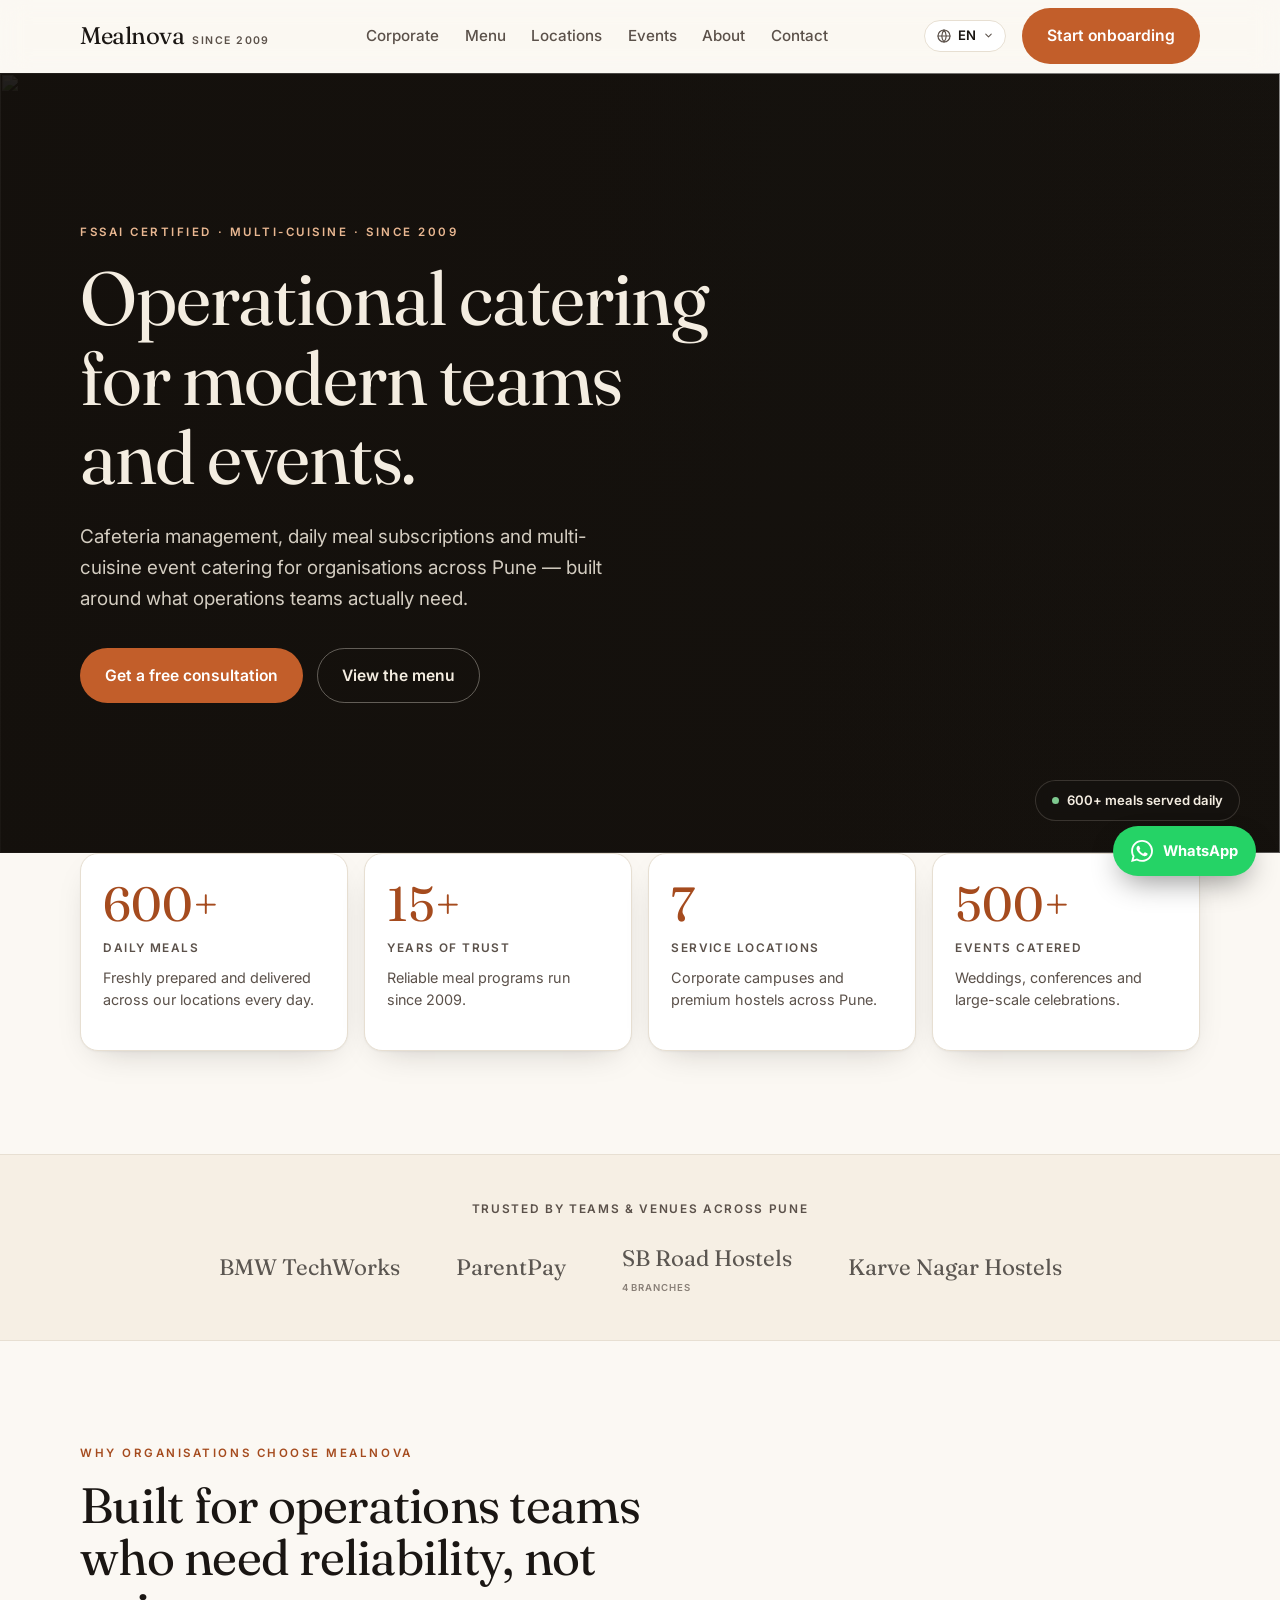
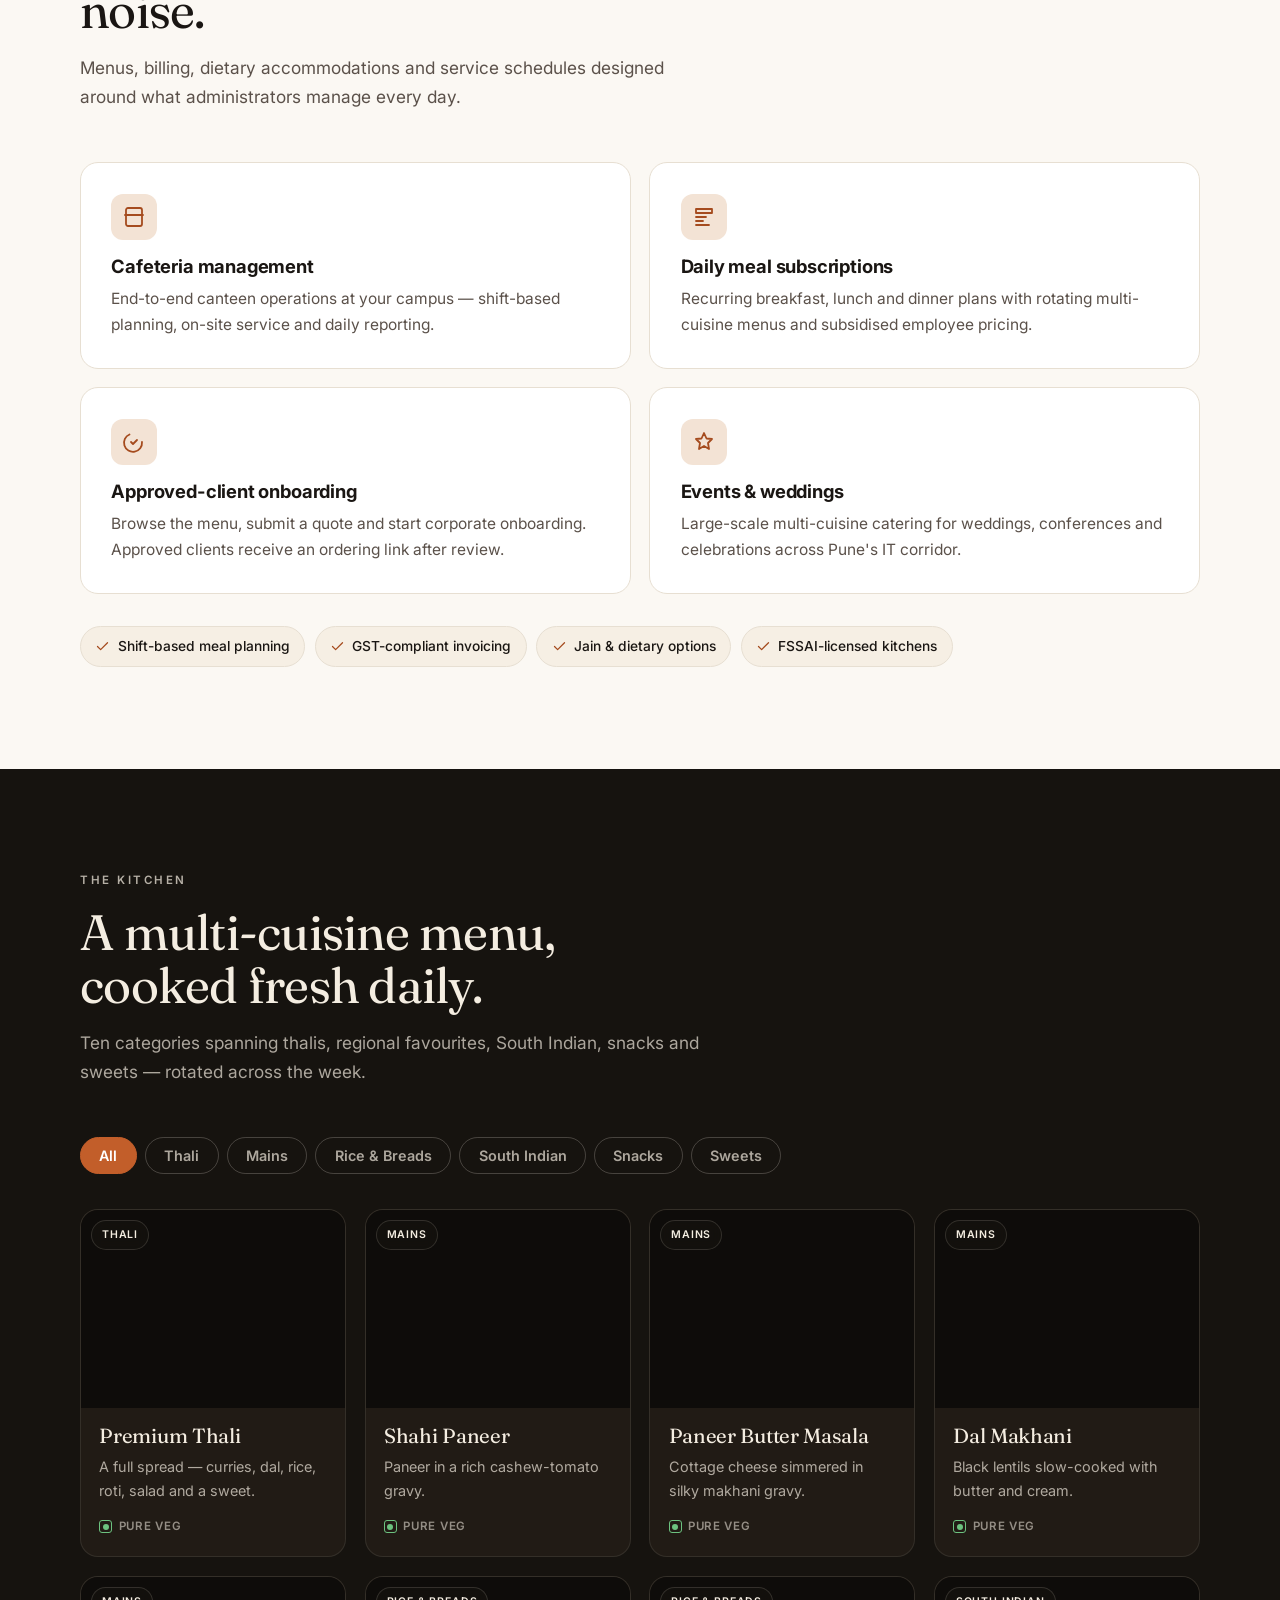
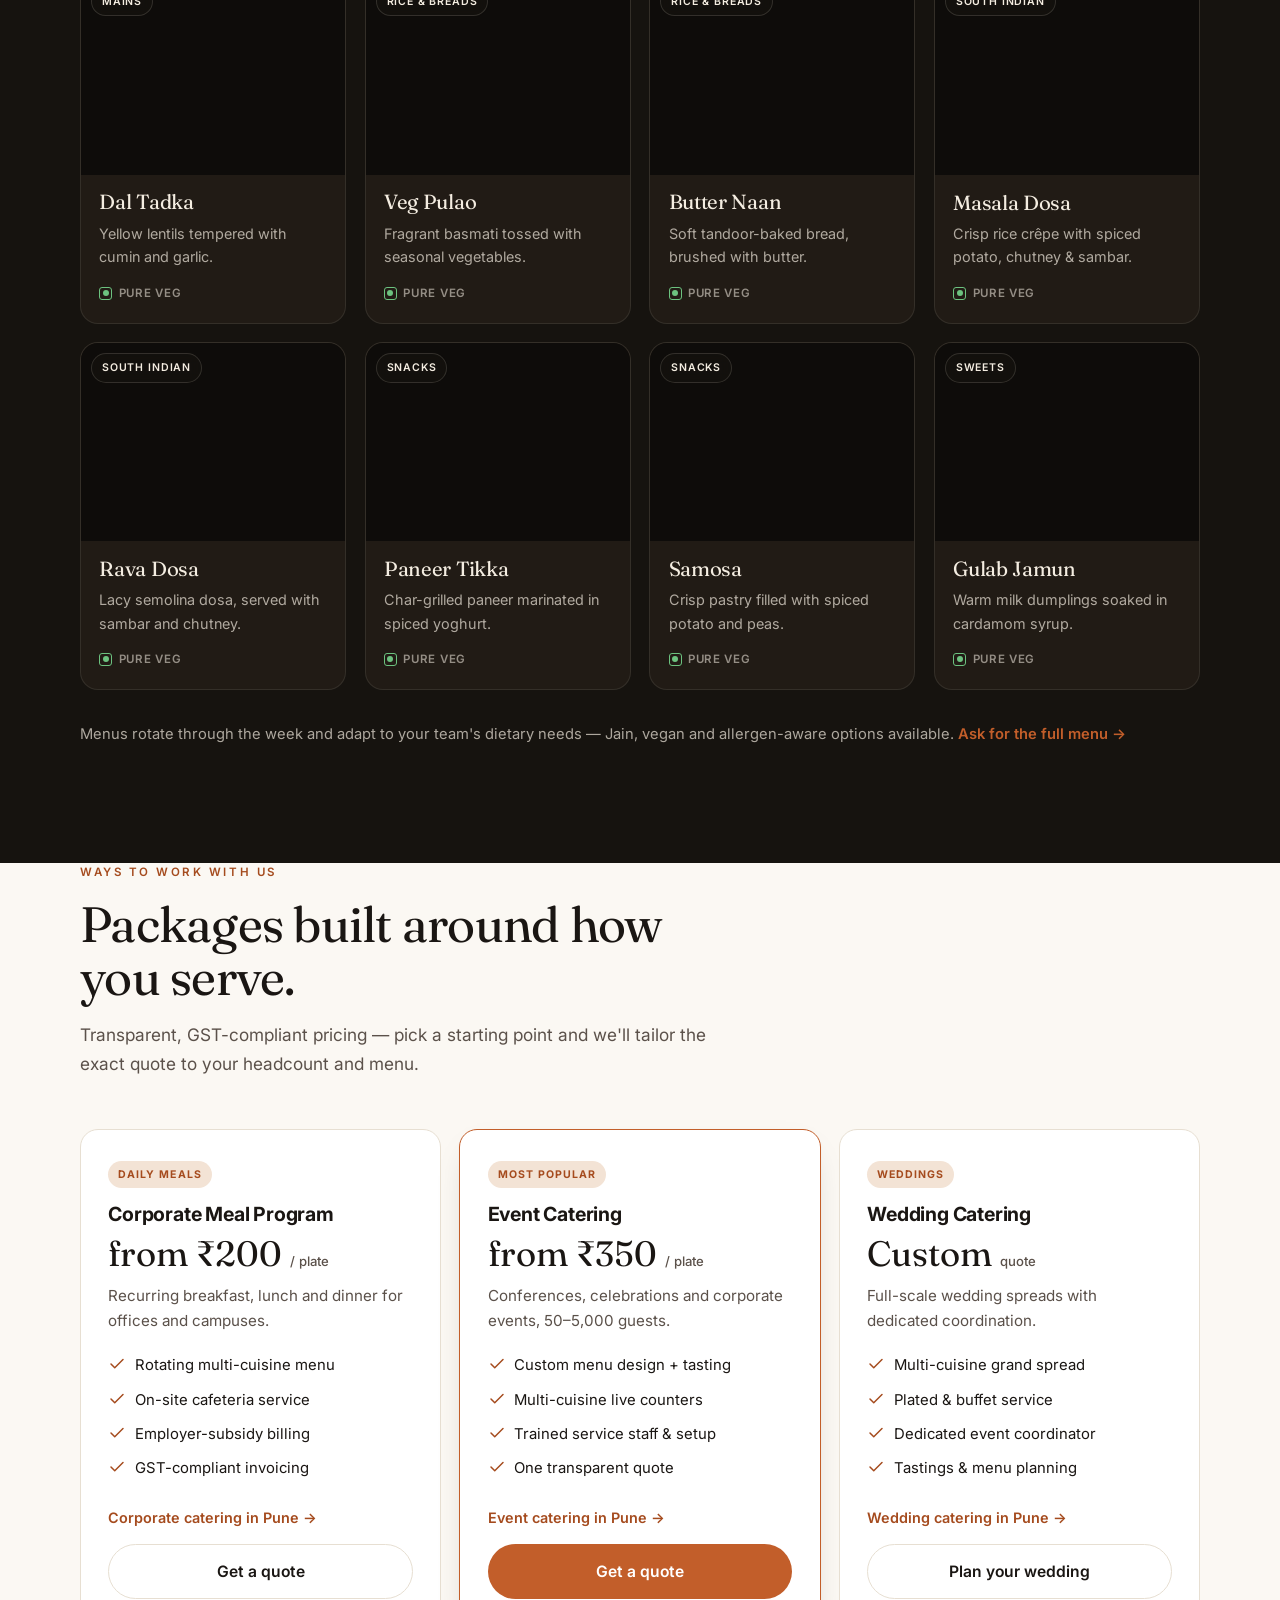
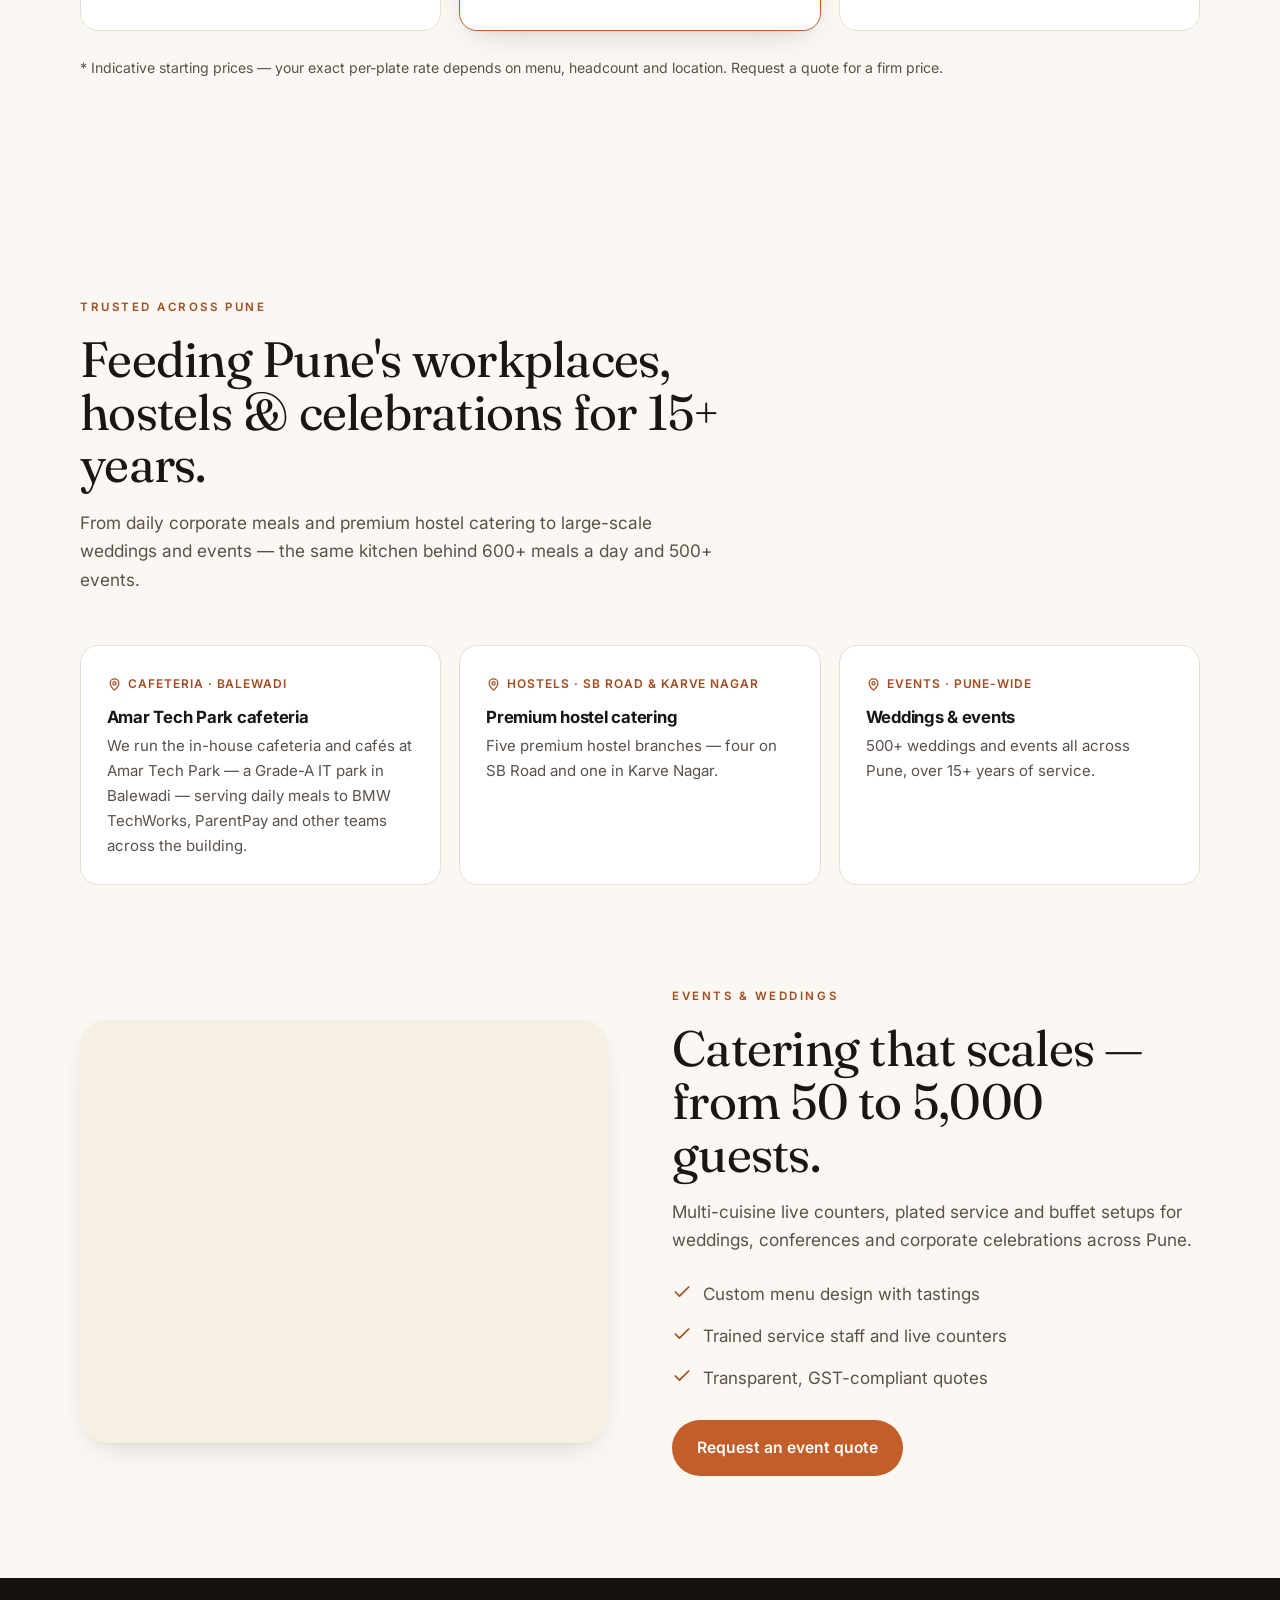
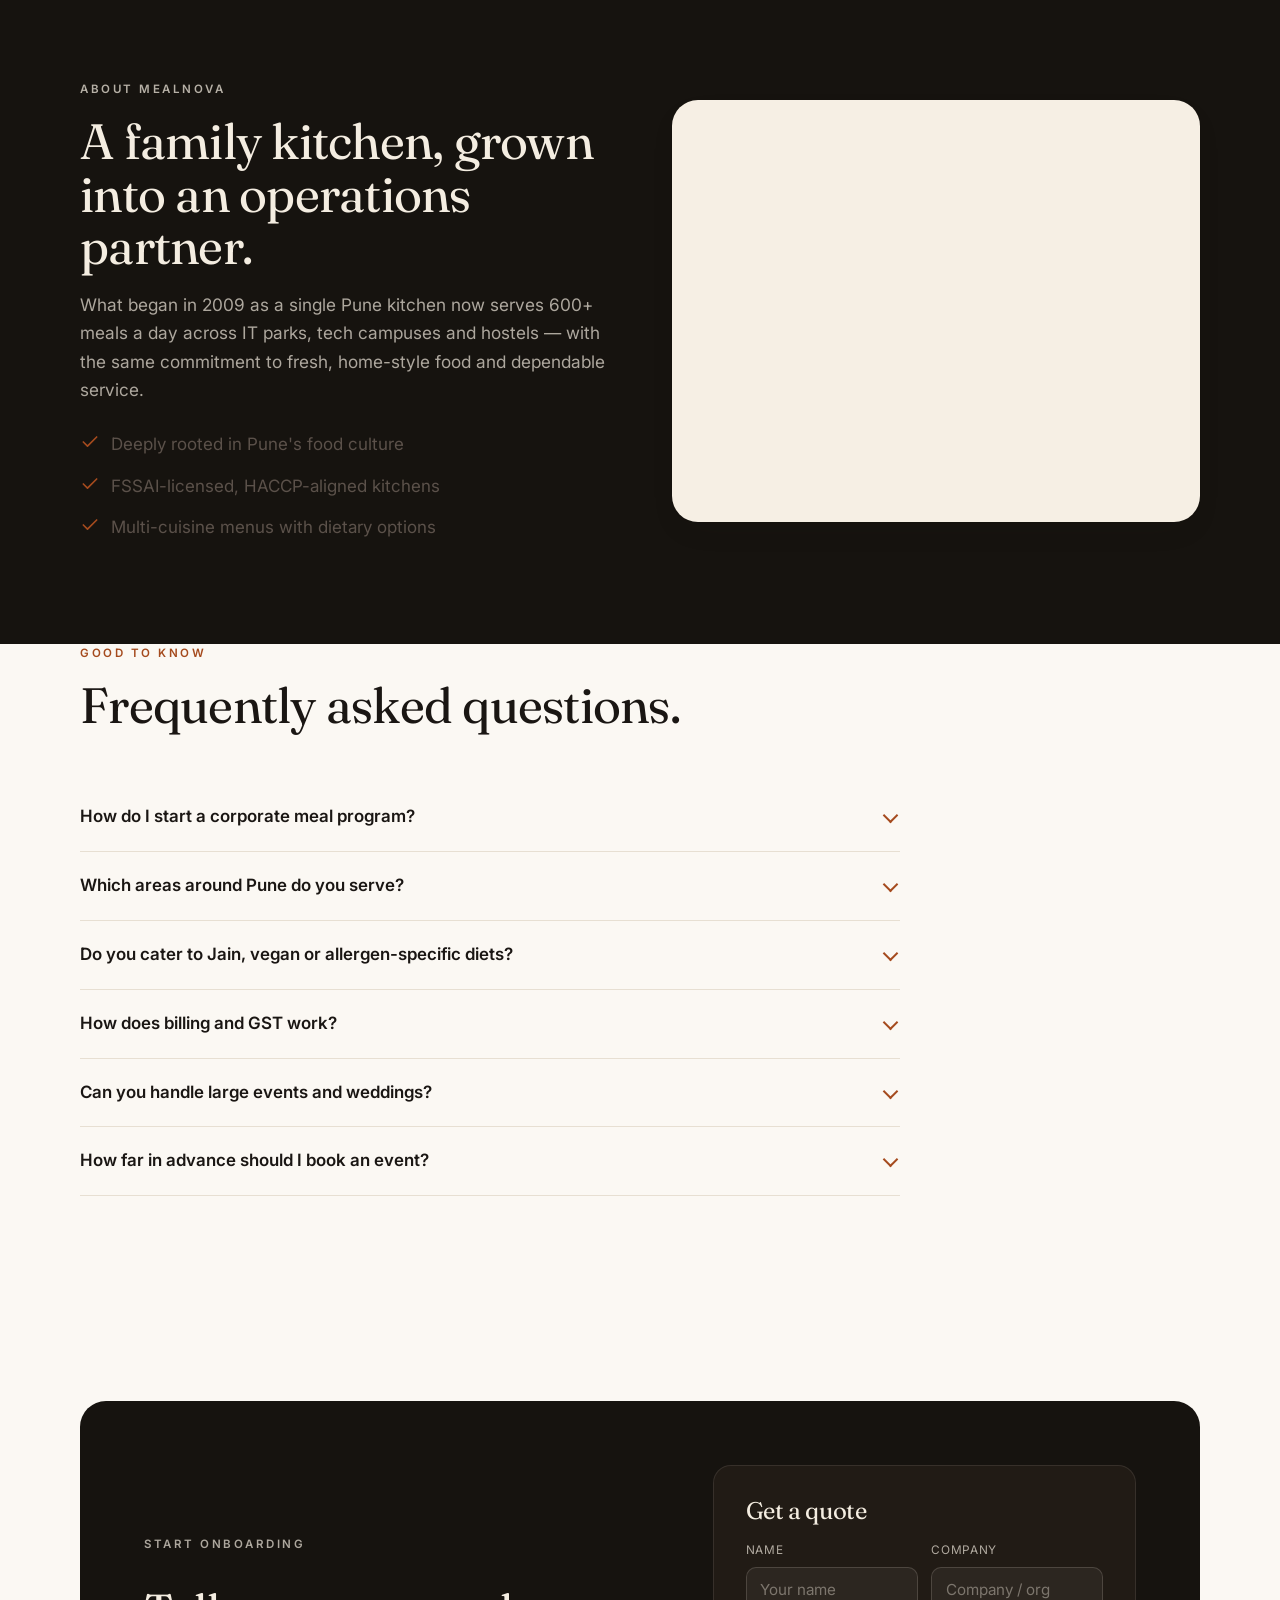
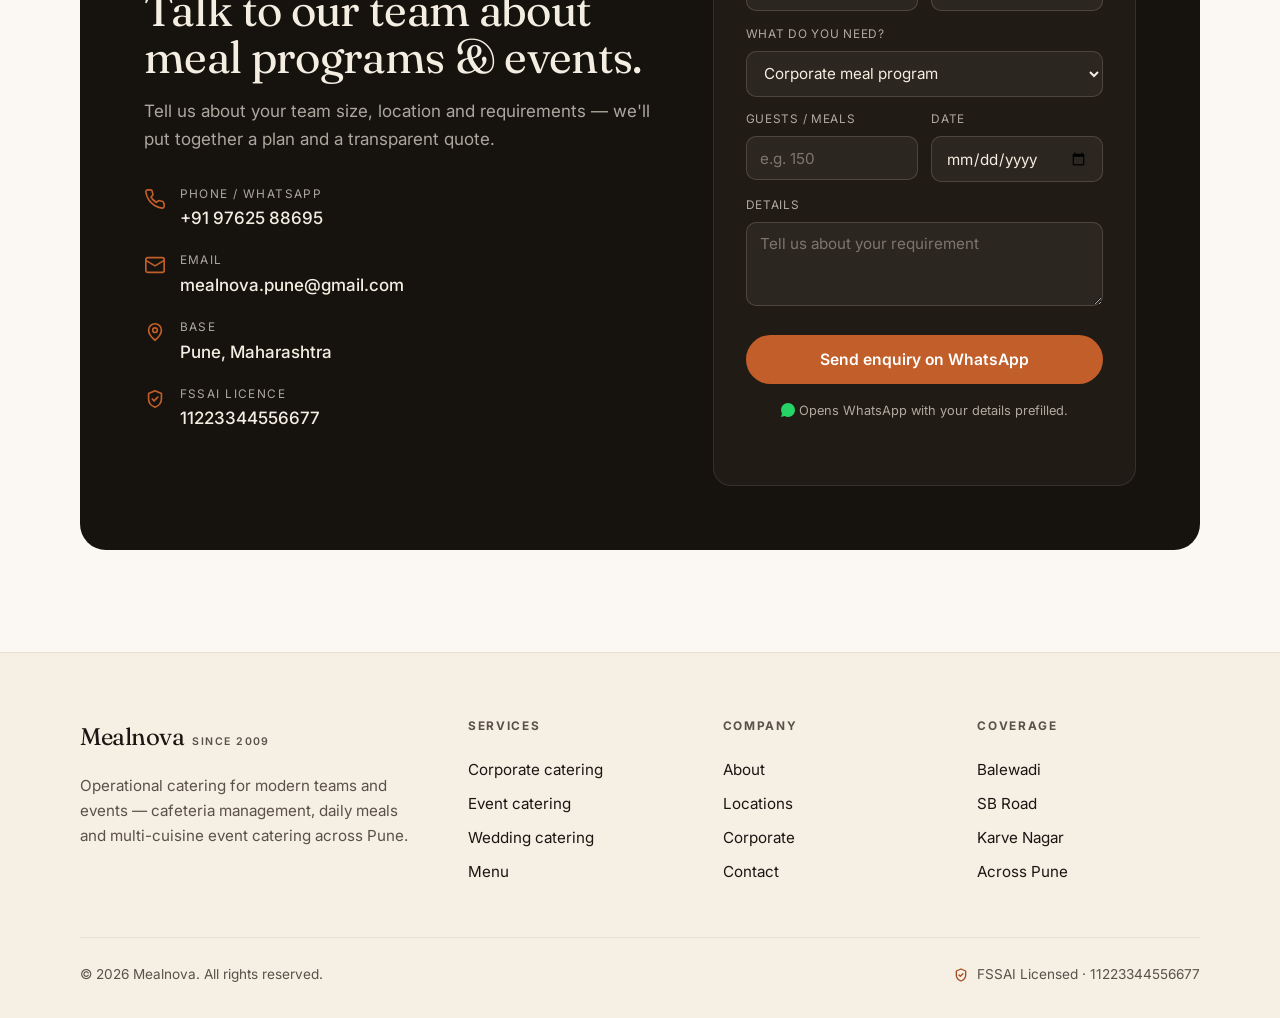
==== en/index.html @ eb967b8f "seo: homepage titles now include 'Pune' + services for search reach (en/hi/mr) Co-Authored-By: Claud" ====
<!doctype html>
<html lang="en">
<head>
  <meta charset="utf-8" />
  <meta name="viewport" content="width=device-width, initial-scale=1" />
  <title>Mealnova — Corporate, Event & Wedding Catering in Pune</title>
  <meta name="description" content="Cafeteria management, daily meal subscriptions and multi-cuisine event catering for organisations across Pune. FSSAI certified. Serving Pune since 2009." />
  <link rel="canonical" href="https://mealnova.in/en/" />
  <meta property="og:title" content="Mealnova — Operational catering for modern teams & events" />
  <meta property="og:description" content="Cafeteria management, daily meal subscriptions and multi-cuisine event catering across Pune. FSSAI certified since 2009." />
  <meta property="og:type" content="website" />
  <meta property="og:url" content="https://mealnova.in/en/" />
  <meta property="og:site_name" content="Mealnova" />
  <meta property="og:locale" content="en_IN" />
  <meta property="og:image" content="https://images.unsplash.com/photo-1585937421612-70a008356fbe?auto=format&fit=crop&w=1200&q=70" />
  <meta name="twitter:card" content="summary_large_image" />
  <link rel="icon" type="image/svg+xml" href="../favicon.svg" />
  <link rel="alternate" hreflang="en" href="https://mealnova.in/en/" />
  <link rel="alternate" hreflang="hi" href="https://mealnova.in/hi/" />
  <link rel="alternate" hreflang="mr" href="https://mealnova.in/mr/" />
  <link rel="alternate" hreflang="x-default" href="https://mealnova.in/en/" />
  <link rel="preconnect" href="https://fonts.googleapis.com" />
  <link rel="preconnect" href="https://fonts.gstatic.com" crossorigin />
  <link href="https://fonts.googleapis.com/css2?family=Fraunces:opsz,wght@9..144,400;9..144,500&family=Inter:wght@400;500;600;700&display=swap" rel="stylesheet" />
  <link rel="stylesheet" href="../assets/css/style.css" />
  <script type="application/ld+json">
  {
    "@context": "https://schema.org",
    "@type": "Caterer",
    "name": "Mealnova",
    "url": "https://mealnova.in/en/",
    "image": "https://images.unsplash.com/photo-1585937421612-70a008356fbe?auto=format&fit=crop&w=1200&q=70",
    "description": "Cafeteria management, daily meal subscriptions and multi-cuisine event catering for organisations across Pune. FSSAI certified since 2009.",
    "telephone": "+91-97625-88695",
    "email": "mealnova.pune@gmail.com",
    "priceRange": "₹₹",
    "foundingDate": "2009",
    "servesCuisine": ["Indian", "North Indian", "South Indian", "Multi-cuisine"],
    "address": { "@type": "PostalAddress", "addressLocality": "Pune", "addressRegion": "Maharashtra", "addressCountry": "IN" },
    "areaServed": ["Pune", "Balewadi", "SB Road", "Karve Nagar"],
    "knowsLanguage": ["en", "hi", "mr"],
    "inLanguage": "en"
  }
  </script>
</head>
<body>
  <header class="site-header">
    <div class="container nav">
      <a class="brand" href="./"><b>Mealnova</b><span class="since">Since 2009</span></a>
      <nav class="nav-links" aria-label="Primary">
        <a href="#services">Corporate</a>
        <a href="#menu">Menu</a>
        <a href="#locations">Locations</a>
        <a href="#events">Events</a>
        <a href="#about">About</a>
        <a href="#contact">Contact</a>
      </nav>
      <div class="nav-right">
        <details class="lang">
          <summary class="lang-btn" aria-label="Choose language">
            <svg class="globe" viewBox="0 0 24 24" fill="none" stroke-width="1.8" stroke-linecap="round" stroke-linejoin="round"><circle cx="12" cy="12" r="9"/><path d="M3 12h18"/><path d="M12 3a14 14 0 0 1 0 18 14 14 0 0 1 0-18z"/></svg>
            <span>EN</span>
            <svg class="chev" viewBox="0 0 24 24" fill="none" stroke-width="2.2" stroke-linecap="round" stroke-linejoin="round"><path d="m6 9 6 6 6-6"/></svg>
          </summary>
          <ul class="lang-menu" role="menu" aria-label="Language">
            <li role="none"><a role="menuitem" href="../en/" aria-current="true">English</a></li>
            <li role="none"><a role="menuitem" href="../hi/">हिन्दी</a></li>
            <li role="none"><a role="menuitem" href="../mr/">मराठी</a></li>
          </ul>
        </details>
        <a class="btn btn-primary" href="#contact">Start onboarding</a>
        <button class="nav-toggle" aria-label="Menu" aria-expanded="false">
          <svg viewBox="0 0 24 24" fill="none" stroke-width="2" stroke-linecap="round"><path d="M4 7h16M4 12h16M4 17h16"/></svg>
        </button>
      </div>
    </div>
  </header>

  <main>
    <!-- Hero -->
    <section class="hero">
      <div class="hero-bg">
        <img class="hero-fallback" src="https://images.unsplash.com/photo-1585937421612-70a008356fbe?auto=format&fit=crop&w=1600&q=70" alt="" aria-hidden="true" fetchpriority="high" />
        <video autoplay muted loop playsinline preload="auto" poster="https://images.unsplash.com/photo-1585937421612-70a008356fbe?auto=format&fit=crop&w=1600&q=70">
          <source src="../assets/video/hero.mp4" type="video/mp4" />
        </video>
      </div>
      <div class="container">
        <div class="hero-content reveal">
          <p class="eyebrow">FSSAI Certified · Multi-Cuisine · Since 2009</p>
          <h1>Operational catering for modern teams and events.</h1>
          <p class="hero-sub">Cafeteria management, daily meal subscriptions and multi-cuisine event catering for organisations across Pune — built around what operations teams actually need.</p>
          <div class="hero-actions">
            <a class="btn btn-primary" href="#contact">Get a free consultation</a>
            <a class="btn btn-outline-light" href="#menu">View the menu</a>
          </div>
        </div>
      </div>
      <span class="hero-badge"><span class="dot"></span>600+ meals served daily</span>
    </section>

    <!-- Metrics -->
    <section class="section" style="padding-top:0">
      <div class="container">
        <div class="metrics">
          <div class="metric reveal"><div class="num">600+</div><div class="lbl">Daily Meals</div><p class="det">Freshly prepared and delivered across our locations every day.</p></div>
          <div class="metric reveal"><div class="num">15+</div><div class="lbl">Years of Trust</div><p class="det">Reliable meal programs run since 2009.</p></div>
          <div class="metric reveal"><div class="num">7</div><div class="lbl">Service Locations</div><p class="det">Corporate campuses and premium hostels across Pune.</p></div>
          <div class="metric reveal"><div class="num">500+</div><div class="lbl">Events Catered</div><p class="det">Weddings, conferences and large-scale celebrations.</p></div>
        </div>
      </div>
    </section>

    <!-- Trusted by -->
    <section class="trustbar-section">
      <div class="container">
        <p class="trustbar-label">Trusted by teams &amp; venues across Pune</p>
        <div class="trustbar">
          <span class="trust-logo">BMW TechWorks</span>
          <span class="trust-logo">ParentPay</span>
          <span class="trust-logo">SB Road Hostels <small>4 branches</small></span>
          <span class="trust-logo">Karve Nagar Hostels</span>
        </div>
      </div>
    </section>

    <!-- Services / Corporate -->
    <section class="section" id="services">
      <div class="container">
        <div class="section-head reveal">
          <p class="eyebrow">Why organisations choose Mealnova</p>
          <h2 class="section-title">Built for operations teams who need reliability, not noise.</h2>
          <p class="section-lead">Menus, billing, dietary accommodations and service schedules designed around what administrators manage every day.</p>
        </div>
        <div class="cards">
          <div class="card reveal">
            <div class="ic"><svg viewBox="0 0 24 24" fill="none" stroke-width="1.8" stroke-linecap="round" stroke-linejoin="round"><path d="M3 10h18M6 3h12a2 2 0 0 1 2 2v14a2 2 0 0 1-2 2H6a2 2 0 0 1-2-2V5a2 2 0 0 1 2-2z"/></svg></div>
            <h3>Cafeteria management</h3>
            <p>End-to-end canteen operations at your campus — shift-based planning, on-site service and daily reporting.</p>
          </div>
          <div class="card reveal">
            <div class="ic"><svg viewBox="0 0 24 24" fill="none" stroke-width="1.8" stroke-linecap="round" stroke-linejoin="round"><path d="M4 4h16v4H4zM4 12h10M4 16h7M4 20h13"/></svg></div>
            <h3>Daily meal subscriptions</h3>
            <p>Recurring breakfast, lunch and dinner plans with rotating multi-cuisine menus and subsidised employee pricing.</p>
          </div>
          <div class="card reveal">
            <div class="ic"><svg viewBox="0 0 24 24" fill="none" stroke-width="1.8" stroke-linecap="round" stroke-linejoin="round"><path d="M9 12l2 2 4-4M7.5 4.5A9 9 0 1 0 20 12"/></svg></div>
            <h3>Approved-client onboarding</h3>
            <p>Browse the menu, submit a quote and start corporate onboarding. Approved clients receive an ordering link after review.</p>
          </div>
          <div class="card reveal">
            <div class="ic"><svg viewBox="0 0 24 24" fill="none" stroke-width="1.8" stroke-linecap="round" stroke-linejoin="round"><path d="M12 3l2.5 5.5L20 9l-4 4 1 6-5-3-5 3 1-6-4-4 5.5-.5z"/></svg></div>
            <h3>Events &amp; weddings</h3>
            <p>Large-scale multi-cuisine catering for weddings, conferences and celebrations across Pune's IT corridor.</p>
          </div>
        </div>
        <div class="badges reveal">
          <span class="chip"><svg viewBox="0 0 24 24" fill="none" stroke-width="2" stroke-linecap="round" stroke-linejoin="round"><path d="M20 6 9 17l-5-5"/></svg>Shift-based meal planning</span>
          <span class="chip"><svg viewBox="0 0 24 24" fill="none" stroke-width="2" stroke-linecap="round" stroke-linejoin="round"><path d="M20 6 9 17l-5-5"/></svg>GST-compliant invoicing</span>
          <span class="chip"><svg viewBox="0 0 24 24" fill="none" stroke-width="2" stroke-linecap="round" stroke-linejoin="round"><path d="M20 6 9 17l-5-5"/></svg>Jain &amp; dietary options</span>
          <span class="chip"><svg viewBox="0 0 24 24" fill="none" stroke-width="2" stroke-linecap="round" stroke-linejoin="round"><path d="M20 6 9 17l-5-5"/></svg>FSSAI-licensed kitchens</span>
        </div>
      </div>
    </section>

    <!-- Menu (dark) -->
    <section class="section dark" id="menu">
      <div class="container">
        <div class="section-head reveal">
          <p class="eyebrow eyebrow--light">The kitchen</p>
          <h2 class="section-title">A multi-cuisine menu, cooked fresh daily.</h2>
          <p class="section-lead">Ten categories spanning thalis, regional favourites, South Indian, snacks and sweets — rotated across the week.</p>
        </div>
        <div class="menu-tabs" id="menu-tabs" role="tablist" aria-label="Menu categories"></div>
        <div class="menu-dishes" id="menu-dishes"></div>
        <p class="menu-note">Menus rotate through the week and adapt to your team's dietary needs — Jain, vegan and allergen-aware options available. <a href="#contact">Ask for the full menu →</a></p>
        <noscript>
          <div class="menu-grid">
            <div class="menu-cat"><div class="top"><h3>Thali</h3><span class="count">3 sets</span></div><p>Standard, Premium and Rajasthani thalis.</p></div>
            <div class="menu-cat"><div class="top"><h3>Sabzi</h3><span class="count">12 dishes</span></div><p>Aloo Gobi, Mix Veg, Paneer Tikka Masala, Shahi Paneer.</p></div>
            <div class="menu-cat"><div class="top"><h3>Dal</h3><span class="count">6 dishes</span></div><p>Dal Tadka, Dal Makhani, Moong Dal, Rajma.</p></div>
            <div class="menu-cat"><div class="top"><h3>Rice &amp; Breads</h3><span class="count">9 kinds</span></div><p>Jeera Rice, Veg Pulao, Naan, Paratha.</p></div>
            <div class="menu-cat"><div class="top"><h3>South Indian</h3><span class="count">4 dishes</span></div><p>Masala Dosa, Idli Sambar, Upma, Rava Dosa.</p></div>
            <div class="menu-cat"><div class="top"><h3>Snacks</h3><span class="count">6 items</span></div><p>Samosa, Kachori, Dhokla, Pakora.</p></div>
            <div class="menu-cat"><div class="top"><h3>Sweets</h3><span class="count">5 items</span></div><p>Gulab Jamun, Gajar Halwa, Moong Dal Halwa, Rasgulla.</p></div>
          </div>
        </noscript>
      </div>
    </section>

    <!-- Packages -->
    <section class="section" id="packages" style="padding-top:0">
      <div class="container">
        <div class="section-head reveal">
          <p class="eyebrow">Ways to work with us</p>
          <h2 class="section-title">Packages built around how you serve.</h2>
          <p class="section-lead">Transparent, GST-compliant pricing — pick a starting point and we'll tailor the exact quote to your headcount and menu.</p>
        </div>
        <div class="pricing-grid">
          <div class="pkg reveal">
            <span class="pkg-tag">Daily meals</span>
            <h3>Corporate Meal Program</h3>
            <div class="price">from ₹200 <small>/ plate</small></div>
            <p class="pkg-desc">Recurring breakfast, lunch and dinner for offices and campuses.</p>
            <ul>
              <li><svg viewBox="0 0 24 24" fill="none" stroke-width="2" stroke-linecap="round" stroke-linejoin="round"><path d="M20 6 9 17l-5-5"/></svg>Rotating multi-cuisine menu</li>
              <li><svg viewBox="0 0 24 24" fill="none" stroke-width="2" stroke-linecap="round" stroke-linejoin="round"><path d="M20 6 9 17l-5-5"/></svg>On-site cafeteria service</li>
              <li><svg viewBox="0 0 24 24" fill="none" stroke-width="2" stroke-linecap="round" stroke-linejoin="round"><path d="M20 6 9 17l-5-5"/></svg>Employer-subsidy billing</li>
              <li><svg viewBox="0 0 24 24" fill="none" stroke-width="2" stroke-linecap="round" stroke-linejoin="round"><path d="M20 6 9 17l-5-5"/></svg>GST-compliant invoicing</li>
            </ul>
            <a href="/en/corporate-catering/" style="display:inline-block;color:var(--accent-ink);font-weight:600;font-size:0.9rem;margin-bottom:0.9rem;">Corporate catering in Pune →</a>
            <a class="btn btn-ghost" href="#contact">Get a quote</a>
          </div>
          <div class="pkg featured reveal">
            <span class="pkg-tag">Most popular</span>
            <h3>Event Catering</h3>
            <div class="price">from ₹350 <small>/ plate</small></div>
            <p class="pkg-desc">Conferences, celebrations and corporate events, 50–5,000 guests.</p>
            <ul>
              <li><svg viewBox="0 0 24 24" fill="none" stroke-width="2" stroke-linecap="round" stroke-linejoin="round"><path d="M20 6 9 17l-5-5"/></svg>Custom menu design + tasting</li>
              <li><svg viewBox="0 0 24 24" fill="none" stroke-width="2" stroke-linecap="round" stroke-linejoin="round"><path d="M20 6 9 17l-5-5"/></svg>Multi-cuisine live counters</li>
              <li><svg viewBox="0 0 24 24" fill="none" stroke-width="2" stroke-linecap="round" stroke-linejoin="round"><path d="M20 6 9 17l-5-5"/></svg>Trained service staff &amp; setup</li>
              <li><svg viewBox="0 0 24 24" fill="none" stroke-width="2" stroke-linecap="round" stroke-linejoin="round"><path d="M20 6 9 17l-5-5"/></svg>One transparent quote</li>
            </ul>
            <a href="/en/event-catering/" style="display:inline-block;color:var(--accent-ink);font-weight:600;font-size:0.9rem;margin-bottom:0.9rem;">Event catering in Pune →</a>
            <a class="btn btn-primary" href="#contact">Get a quote</a>
          </div>
          <div class="pkg reveal">
            <span class="pkg-tag">Weddings</span>
            <h3>Wedding Catering</h3>
            <div class="price">Custom <small>quote</small></div>
            <p class="pkg-desc">Full-scale wedding spreads with dedicated coordination.</p>
            <ul>
              <li><svg viewBox="0 0 24 24" fill="none" stroke-width="2" stroke-linecap="round" stroke-linejoin="round"><path d="M20 6 9 17l-5-5"/></svg>Multi-cuisine grand spread</li>
              <li><svg viewBox="0 0 24 24" fill="none" stroke-width="2" stroke-linecap="round" stroke-linejoin="round"><path d="M20 6 9 17l-5-5"/></svg>Plated &amp; buffet service</li>
              <li><svg viewBox="0 0 24 24" fill="none" stroke-width="2" stroke-linecap="round" stroke-linejoin="round"><path d="M20 6 9 17l-5-5"/></svg>Dedicated event coordinator</li>
              <li><svg viewBox="0 0 24 24" fill="none" stroke-width="2" stroke-linecap="round" stroke-linejoin="round"><path d="M20 6 9 17l-5-5"/></svg>Tastings &amp; menu planning</li>
            </ul>
            <a href="/en/wedding-catering/" style="display:inline-block;color:var(--accent-ink);font-weight:600;font-size:0.9rem;margin-bottom:0.9rem;">Wedding catering in Pune →</a>
            <a class="btn btn-ghost" href="#contact">Plan your wedding</a>
          </div>
        </div>
        <p class="pricing-note">* Indicative starting prices — your exact per-plate rate depends on menu, headcount and location. Request a quote for a firm price.</p>
      </div>
    </section>

    <!-- Locations -->
    <section class="section" id="locations">
      <div class="container">
        <div class="section-head reveal">
          <p class="eyebrow">Trusted across Pune</p>
          <h2 class="section-title">Feeding Pune's workplaces, hostels &amp; celebrations for 15+ years.</h2>
          <p class="section-lead">From daily corporate meals and premium hostel catering to large-scale weddings and events — the same kitchen behind 600+ meals a day and 500+ events.</p>
        </div>
        <div class="loc-grid">
          <div class="loc reveal"><div class="pin"><svg viewBox="0 0 24 24" fill="none" stroke-width="2" stroke-linecap="round" stroke-linejoin="round"><path d="M12 21s-7-6-7-11a7 7 0 1 1 14 0c0 5-7 11-7 11z"/><circle cx="12" cy="10" r="2.5"/></svg>Cafeteria · Balewadi</div><h3>Amar Tech Park cafeteria</h3><p class="addr">We run the in-house cafeteria and cafés at Amar Tech Park — a Grade-A IT park in Balewadi — serving daily meals to BMW TechWorks, ParentPay and other teams across the building.</p></div>
          <div class="loc reveal"><div class="pin"><svg viewBox="0 0 24 24" fill="none" stroke-width="2" stroke-linecap="round" stroke-linejoin="round"><path d="M12 21s-7-6-7-11a7 7 0 1 1 14 0c0 5-7 11-7 11z"/><circle cx="12" cy="10" r="2.5"/></svg>Hostels · SB Road &amp; Karve Nagar</div><h3>Premium hostel catering</h3><p class="addr">Five premium hostel branches — four on SB Road and one in Karve Nagar.</p></div>
          <div class="loc reveal"><div class="pin"><svg viewBox="0 0 24 24" fill="none" stroke-width="2" stroke-linecap="round" stroke-linejoin="round"><path d="M12 21s-7-6-7-11a7 7 0 1 1 14 0c0 5-7 11-7 11z"/><circle cx="12" cy="10" r="2.5"/></svg>Events · Pune-wide</div><h3>Weddings &amp; events</h3><p class="addr">500+ weddings and events all across Pune, over 15+ years of service.</p></div>
        </div>
      </div>
    </section>

    <!-- Events -->
    <section class="section" id="events" style="padding-top:0">
      <div class="container split">
        <div class="split-media reveal">
          <img src="https://images.unsplash.com/photo-1530062845289-9109b2c9c868?auto=format&fit=crop&w=1000&q=70" alt="A large catering spread laid out for an event" onerror="this.style.display='none'" />
        </div>
        <div class="reveal">
          <p class="eyebrow">Events &amp; weddings</p>
          <h2 class="section-title">Catering that scales — from 50 to 5,000 guests.</h2>
          <p class="section-lead">Multi-cuisine live counters, plated service and buffet setups for weddings, conferences and corporate celebrations across Pune.</p>
          <ul class="feature-list">
            <li><svg viewBox="0 0 24 24" fill="none" stroke-width="2" stroke-linecap="round" stroke-linejoin="round"><path d="M20 6 9 17l-5-5"/></svg>Custom menu design with tastings</li>
            <li><svg viewBox="0 0 24 24" fill="none" stroke-width="2" stroke-linecap="round" stroke-linejoin="round"><path d="M20 6 9 17l-5-5"/></svg>Trained service staff and live counters</li>
            <li><svg viewBox="0 0 24 24" fill="none" stroke-width="2" stroke-linecap="round" stroke-linejoin="round"><path d="M20 6 9 17l-5-5"/></svg>Transparent, GST-compliant quotes</li>
          </ul>
          <div class="hero-actions" style="margin-top:1.8rem"><a class="btn btn-primary" href="#contact">Request an event quote</a></div>
        </div>
      </div>
    </section>

    <!-- About -->
    <section class="section dark" id="about">
      <div class="container split">
        <div class="reveal">
          <p class="eyebrow eyebrow--light">About Mealnova</p>
          <h2 class="section-title">A family kitchen, grown into an operations partner.</h2>
          <p class="section-lead">What began in 2009 as a single Pune kitchen now serves 600+ meals a day across IT parks, tech campuses and hostels — with the same commitment to fresh, home-style food and dependable service.</p>
          <ul class="feature-list">
            <li><svg viewBox="0 0 24 24" fill="none" stroke-width="2" stroke-linecap="round" stroke-linejoin="round"><path d="M20 6 9 17l-5-5"/></svg>Deeply rooted in Pune's food culture</li>
            <li><svg viewBox="0 0 24 24" fill="none" stroke-width="2" stroke-linecap="round" stroke-linejoin="round"><path d="M20 6 9 17l-5-5"/></svg>FSSAI-licensed, HACCP-aligned kitchens</li>
            <li><svg viewBox="0 0 24 24" fill="none" stroke-width="2" stroke-linecap="round" stroke-linejoin="round"><path d="M20 6 9 17l-5-5"/></svg>Multi-cuisine menus with dietary options</li>
          </ul>
        </div>
        <div class="split-media reveal">
          <img src="https://images.unsplash.com/photo-1596040033229-a9821ebd058d?auto=format&fit=crop&w=1000&q=70" alt="Indian spices laid out in the kitchen" onerror="this.style.display='none'" />
        </div>
      </div>
    </section>

    <!-- FAQ -->
    <section class="section" id="faq" style="padding-top:0">
      <div class="container">
        <div class="section-head reveal">
          <p class="eyebrow">Good to know</p>
          <h2 class="section-title">Frequently asked questions.</h2>
        </div>
        <div class="faq reveal">
          <details>
            <summary>How do I start a corporate meal program?</summary>
            <p>Submit a quote through the site or call our team. After a quick review of your team size, location and requirements, approved clients receive an ordering link and a tailored plan.</p>
          </details>
          <details>
            <summary>Which areas around Pune do you serve?</summary>
            <p>We serve daily corporate meals at Amar Tech Park in Balewadi, premium hostels on SB Road and in Karve Nagar, and weddings &amp; events all across Pune.</p>
          </details>
          <details>
            <summary>Do you cater to Jain, vegan or allergen-specific diets?</summary>
            <p>Yes. Our menus are pure vegetarian, with Jain, vegan and allergen-aware options available on request for both daily meals and events.</p>
          </details>
          <details>
            <summary>How does billing and GST work?</summary>
            <p>Every invoice is GST-compliant. Corporate meal programs are billed per plate with employer-subsidy handling; event catering is quoted upfront and transparently.</p>
          </details>
          <details>
            <summary>Can you handle large events and weddings?</summary>
            <p>Absolutely — from 50 to 5,000 guests, with multi-cuisine live counters, plated service and buffet setups across Pune.</p>
          </details>
          <details>
            <summary>How far in advance should I book an event?</summary>
            <p>For large events we recommend reaching out at least a week ahead so we can plan menus, tastings and staffing. Smaller orders can often be arranged on shorter notice.</p>
          </details>
        </div>
      </div>
    </section>

    <!-- Contact -->
    <section class="section" id="contact">
      <div class="container">
        <div class="contact reveal">
          <div>
            <p class="eyebrow">Start onboarding</p>
            <h2>Talk to our team about meal programs &amp; events.</h2>
            <p>Tell us about your team size, location and requirements — we'll put together a plan and a transparent quote.</p>
            <div class="contact-list" style="margin-top:1.8rem">
              <div class="contact-item"><svg viewBox="0 0 24 24" fill="none" stroke-width="1.8" stroke-linecap="round" stroke-linejoin="round"><path d="M22 16.9v3a2 2 0 0 1-2.2 2 19.8 19.8 0 0 1-8.6-3.1 19.5 19.5 0 0 1-6-6A19.8 19.8 0 0 1 2 4.2 2 2 0 0 1 4 2h3a2 2 0 0 1 2 1.7c.1.9.3 1.8.6 2.6a2 2 0 0 1-.5 2.1L7.6 9.8a16 16 0 0 0 6 6l1.4-1.4a2 2 0 0 1 2.1-.5c.8.3 1.7.5 2.6.6a2 2 0 0 1 1.7 2z"/></svg><div><div class="k">Phone / WhatsApp</div><a class="v" href="tel:+919762588695">+91 97625 88695</a></div></div>
              <div class="contact-item"><svg viewBox="0 0 24 24" fill="none" stroke-width="1.8" stroke-linecap="round" stroke-linejoin="round"><path d="M4 4h16a2 2 0 0 1 2 2v12a2 2 0 0 1-2 2H4a2 2 0 0 1-2-2V6a2 2 0 0 1 2-2z"/><path d="m22 7-10 6L2 7"/></svg><div><div class="k">Email</div><a class="v" href="mailto:mealnova.pune@gmail.com">mealnova.pune@gmail.com</a></div></div>
              <div class="contact-item"><svg viewBox="0 0 24 24" fill="none" stroke-width="1.8" stroke-linecap="round" stroke-linejoin="round"><path d="M12 21s-7-6-7-11a7 7 0 1 1 14 0c0 5-7 11-7 11z"/><circle cx="12" cy="10" r="2.5"/></svg><div><div class="k">Base</div><div class="v">Pune, Maharashtra</div></div></div>
              <div class="contact-item"><svg viewBox="0 0 24 24" fill="none" stroke-width="1.8" stroke-linecap="round" stroke-linejoin="round"><path d="M12 3l7 3v6c0 4.5-3 7.5-7 9-4-1.5-7-4.5-7-9V6z"/><path d="m9 12 2 2 4-4"/></svg><div><div class="k">FSSAI Licence</div><div class="v">11223344556677</div></div></div>
            </div>
          </div>
          <form class="enquiry" id="enquiry-form" data-wa="919762588695">
            <h3>Get a quote</h3>
            <div class="field-row">
              <div class="field"><label for="q-name">Name</label><input id="q-name" name="name" type="text" placeholder="Your name" required></div>
              <div class="field"><label for="q-company">Company</label><input id="q-company" name="company" type="text" placeholder="Company / org"></div>
            </div>
            <div class="field">
              <label for="q-type">What do you need?</label>
              <select id="q-type" name="type">
                <option>Corporate meal program</option>
                <option>Event catering</option>
                <option>Wedding catering</option>
                <option>Something else</option>
              </select>
            </div>
            <div class="field-row">
              <div class="field"><label for="q-count">Guests / meals</label><input id="q-count" name="count" type="text" inputmode="numeric" placeholder="e.g. 150"></div>
              <div class="field"><label for="q-date">Date</label><input id="q-date" name="date" type="date"></div>
            </div>
            <div class="field"><label for="q-msg">Details</label><textarea id="q-msg" name="message" placeholder="Tell us about your requirement"></textarea></div>
            <button class="btn btn-primary" type="submit">Send enquiry on WhatsApp</button>
            <p class="form-note"><svg viewBox="0 0 24 24" aria-hidden="true"><path d="M12.05 0C5.5 0 .16 5.335.157 11.892c0 2.096.547 4.142 1.588 5.945L.057 24l6.305-1.654a11.9 11.9 0 005.683 1.448h.005c6.554 0 11.89-5.335 11.893-11.893C23.945 5.335 18.61 0 12.05 0z"/></svg> Opens WhatsApp with your details prefilled.</p>
          </form>
        </div>
      </div>
    </section>
  </main>

  <footer class="site-footer">
    <div class="container">
      <div class="foot-grid">
        <div class="foot-brand">
          <a class="brand" href="./"><b>Mealnova</b><span class="since">Since 2009</span></a>
          <p>Operational catering for modern teams and events — cafeteria management, daily meals and multi-cuisine event catering across Pune.</p>
        </div>
        <div class="foot-col">
          <h4>Services</h4>
          <a href="/en/corporate-catering/">Corporate catering</a>
          <a href="/en/event-catering/">Event catering</a>
          <a href="/en/wedding-catering/">Wedding catering</a>
          <a href="#menu">Menu</a>
        </div>
        <div class="foot-col">
          <h4>Company</h4>
          <a href="#about">About</a>
          <a href="#locations">Locations</a>
          <a href="#services">Corporate</a>
          <a href="#contact">Contact</a>
        </div>
        <div class="foot-col">
          <h4>Coverage</h4>
          <a href="#locations">Balewadi</a>
          <a href="#locations">SB Road</a>
          <a href="#locations">Karve Nagar</a>
          <a href="#locations">Across Pune</a>
        </div>
      </div>
      <div class="foot-bottom">
        <span>© <span id="yr">2026</span> Mealnova. All rights reserved.</span>
        <span class="fssai"><svg viewBox="0 0 24 24" fill="none" stroke-width="2" stroke-linecap="round" stroke-linejoin="round"><path d="M12 3l7 3v6c0 4.5-3 7.5-7 9-4-1.5-7-4.5-7-9V6z"/><path d="m9 12 2 2 4-4"/></svg>FSSAI Licensed · 11223344556677</span>
      </div>
    </div>
  </footer>

  <a class="wa-float" href="https://wa.me/919762588695?text=Hi%20Mealnova%2C%20I%27d%20like%20to%20enquire%20about%20catering." target="_blank" rel="noopener" aria-label="Chat with us on WhatsApp">
    <svg viewBox="0 0 24 24" aria-hidden="true"><path d="M17.472 14.382c-.297-.149-1.758-.867-2.03-.967-.273-.099-.471-.148-.67.15-.197.297-.767.966-.94 1.164-.173.199-.347.223-.644.075-.297-.149-1.255-.463-2.39-1.475-.883-.788-1.48-1.761-1.653-2.059-.173-.297-.018-.458.13-.606.134-.133.298-.347.446-.52.149-.174.198-.298.298-.497.099-.198.05-.372-.025-.521-.075-.148-.669-1.611-.916-2.207-.242-.579-.487-.5-.669-.51l-.57-.01c-.198 0-.52.074-.792.372-.272.297-1.04 1.016-1.04 2.479 0 1.462 1.065 2.875 1.213 3.074.149.198 2.096 3.2 5.077 4.487.71.306 1.263.489 1.694.625.712.227 1.36.195 1.872.118.571-.085 1.758-.719 2.006-1.413.248-.694.248-1.289.173-1.413-.074-.124-.272-.198-.57-.347m-5.421 7.403h-.004a9.87 9.87 0 01-5.031-1.378l-.361-.214-3.741.982.998-3.648-.235-.374a9.86 9.86 0 01-1.51-5.26c.001-5.45 4.436-9.884 9.888-9.884 2.64 0 5.122 1.03 6.988 2.898a9.825 9.825 0 012.893 6.994c-.003 5.45-4.437 9.884-9.885 9.884m8.413-18.297A11.815 11.815 0 0012.05 0C5.495 0 .16 5.335.157 11.892c0 2.096.547 4.142 1.588 5.945L.057 24l6.305-1.654a11.882 11.882 0 005.683 1.448h.005c6.554 0 11.89-5.335 11.893-11.893a11.821 11.821 0 00-3.48-8.413z"/></svg>
    <span class="wa-label">WhatsApp</span>
  </a>

  <script src="../assets/js/main.js"></script>
  <script src="../assets/js/menu.js"></script>
  <script>document.getElementById("yr").textContent = new Date().getFullYear();</script>
</body>
</html>
---- assets/css/style.css ----
/* Mealnova — warm editorial premium. Hand-authored static site. */

:root {
  --bg: #fbf8f3;
  --surface: #ffffff;
  --surface-2: #f6efe4;
  --ink: #1a1613;
  --muted: #5b514a;
  --line: #e7dfd2;
  --accent: #c25e2a;
  --accent-ink: #a54b1e;
  --accent-tint: #f3e3d5;
  --dark: #16130f;
  --dark-2: #211b15;
  --cream: #f4ede1;
  --cream-muted: rgba(244, 237, 225, 0.68);
  --radius: 18px;
  --radius-lg: 26px;
  --shadow: 0 1px 2px rgba(26, 22, 19, 0.04), 0 12px 34px -18px rgba(26, 22, 19, 0.28);
  --maxw: 1200px;
  --ease: cubic-bezier(0.22, 0.61, 0.36, 1);
  font-synthesis-weight: none;
  -webkit-text-size-adjust: 100%;
}

*, *::before, *::after { box-sizing: border-box; }

html { scroll-behavior: smooth; scroll-padding-top: 92px; }

body {
  margin: 0;
  background: var(--bg);
  color: var(--ink);
  font-family: "Inter", "Noto Sans Devanagari", ui-sans-serif, system-ui, -apple-system, "Segoe UI", Roboto, sans-serif;
  font-size: 17px;
  line-height: 1.65;
  -webkit-font-smoothing: antialiased;
  text-rendering: optimizeLegibility;
}

img { max-width: 100%; display: block; }
a { color: inherit; text-decoration: none; }

h1, h2, h3 {
  font-family: "Fraunces", "Noto Serif Devanagari", "Georgia", "Times New Roman", serif;
  font-weight: 400;
  line-height: 1.06;
  letter-spacing: -0.015em;
  margin: 0;
}

.container { width: 100%; max-width: var(--maxw); margin: 0 auto; padding: 0 clamp(1.15rem, 4vw, 2.5rem); }

.eyebrow {
  font-family: "Inter", "Noto Sans Devanagari", sans-serif;
  font-size: 0.72rem;
  font-weight: 600;
  letter-spacing: 0.22em;
  text-transform: uppercase;
  color: var(--accent-ink);
  margin: 0 0 1rem;
}
.eyebrow--light { color: rgba(244, 237, 225, 0.72); }

.section { padding: clamp(4rem, 8vw, 7rem) 0; }
.section-head { max-width: 640px; margin-bottom: clamp(2rem, 4vw, 3.25rem); }
.section-title { font-size: clamp(1.9rem, 4.4vw, 3.1rem); }
.section-lead { color: var(--muted); font-size: 1.08rem; margin: 1.1rem 0 0; max-width: 60ch; }

/* ---------- Buttons ---------- */
.btn {
  --pad-y: 0.85rem;
  display: inline-flex; align-items: center; gap: 0.5rem;
  padding: var(--pad-y) 1.5rem;
  border-radius: 999px;
  font-family: "Inter", "Noto Sans Devanagari", sans-serif; font-weight: 600; font-size: 0.98rem;
  cursor: pointer; border: 1px solid transparent;
  transition: background-color 0.2s var(--ease), color 0.2s var(--ease), border-color 0.2s var(--ease), transform 0.2s var(--ease);
}
.btn:focus-visible { outline: 3px solid var(--accent); outline-offset: 3px; }
.btn-primary { background: var(--accent); color: #fff; }
.btn-primary:hover { background: var(--accent-ink); }
.btn-ghost { background: transparent; color: var(--ink); border-color: var(--line); }
.btn-ghost:hover { border-color: var(--ink); background: var(--surface); }
.btn-light { background: var(--cream); color: var(--dark); }
.btn-light:hover { background: #fff; }
.btn-outline-light { background: transparent; color: var(--cream); border-color: rgba(244,237,225,0.35); }
.btn-outline-light:hover { border-color: var(--cream); }

/* ---------- Header ---------- */
.site-header {
  position: sticky; top: 0; z-index: 50;
  background: rgba(251, 248, 243, 0.72);
  backdrop-filter: saturate(1.4) blur(14px);
  -webkit-backdrop-filter: saturate(1.4) blur(14px);
  border-bottom: 1px solid transparent;
  transition: border-color 0.3s var(--ease), background 0.3s var(--ease);
}
.site-header.is-scrolled { border-bottom-color: var(--line); }
.nav { display: flex; align-items: center; gap: 1.5rem; height: 72px; }
.brand { font-family: "Fraunces", "Noto Serif Devanagari", serif; font-size: 1.5rem; letter-spacing: -0.02em; display: flex; align-items: baseline; gap: 0.5rem; }
.brand b { font-weight: 400; }
.brand .since { font-family: "Inter", "Noto Sans Devanagari", sans-serif; font-size: 0.66rem; font-weight: 600; letter-spacing: 0.14em; text-transform: uppercase; color: var(--muted); }
.nav-links { display: flex; align-items: center; gap: 1.6rem; margin: 0 auto; }
.nav-links a { font-size: 0.95rem; color: var(--muted); font-weight: 500; transition: color 0.2s var(--ease); }
.nav-links a:hover { color: var(--ink); }
.nav-right { display: flex; align-items: center; gap: 1rem; }
.lang { position: relative; }
.lang-btn {
  display: inline-flex; align-items: center; gap: 0.4rem; cursor: pointer; list-style: none; user-select: none;
  padding: 0.42rem 0.7rem; border-radius: 999px; border: 1px solid var(--line); background: var(--surface);
  color: var(--ink); font-family: "Inter", "Noto Sans Devanagari", sans-serif; font-weight: 600; font-size: 0.82rem; line-height: 1;
  transition: border-color 0.2s var(--ease), background 0.2s var(--ease);
}
.lang-btn::-webkit-details-marker { display: none; }
.lang-btn::marker { content: ""; }
.lang-btn:hover { border-color: var(--ink); }
.lang-btn:focus-visible { outline: 3px solid var(--accent); outline-offset: 2px; }
.lang-btn .globe { width: 16px; height: 16px; stroke: var(--muted); flex: none; }
.lang-btn .chev { width: 11px; height: 11px; stroke: var(--muted); flex: none; transition: transform 0.2s var(--ease); }
.lang[open] .chev { transform: rotate(180deg); }
.lang-menu {
  position: absolute; top: calc(100% + 8px); right: 0; min-width: 168px; margin: 0; padding: 0.4rem; list-style: none; z-index: 60;
  background: var(--surface); border: 1px solid var(--line); border-radius: 14px; box-shadow: var(--shadow);
  animation: lang-in 0.16s var(--ease);
}
@keyframes lang-in { from { opacity: 0; transform: translateY(-6px); } to { opacity: 1; transform: none; } }
.lang-menu a {
  display: flex; align-items: center; justify-content: space-between; gap: 1rem; padding: 0.6rem 0.8rem; border-radius: 9px;
  color: var(--ink); font-family: "Inter", "Noto Sans Devanagari", sans-serif; font-weight: 500; font-size: 0.92rem; transition: background 0.15s var(--ease);
}
.lang-menu a:hover { background: var(--surface-2); }
.lang-menu a[aria-current="true"] { color: var(--accent-ink); font-weight: 700; }
.lang-menu a[aria-current="true"]::after { content: ""; width: 8px; height: 8px; border-radius: 50%; background: var(--accent); flex: none; }
.nav-toggle { display: none; background: none; border: 1px solid var(--line); border-radius: 10px; width: 42px; height: 42px; cursor: pointer; align-items: center; justify-content: center; }
.nav-toggle svg { width: 20px; height: 20px; stroke: var(--ink); }

/* ---------- Hero (full-bleed background video) ---------- */
.hero { position: relative; display: flex; align-items: center; min-height: min(88vh, 780px); overflow: hidden; padding: clamp(4rem, 10vw, 7rem) 0; }
.hero-bg { position: absolute; inset: 0; z-index: 0; background: var(--dark); }
.hero-bg img, .hero-bg video { position: absolute; inset: 0; width: 100%; height: 100%; object-fit: cover; }
.hero-bg video { z-index: 1; }
.hero-bg::after {
  content: ""; position: absolute; inset: 0; z-index: 2;
  background:
    linear-gradient(90deg, rgba(20,16,12,0.92) 0%, rgba(20,16,12,0.7) 42%, rgba(20,16,12,0.35) 76%, rgba(20,16,12,0.22) 100%),
    linear-gradient(0deg, rgba(20,16,12,0.5), rgba(20,16,12,0.12));
}
.hero .container { position: relative; z-index: 3; }
.hero-content { max-width: 640px; }
.hero .eyebrow { color: #eab892; }
.hero h1 { color: var(--cream); font-size: clamp(2.6rem, 6vw, 4.7rem); }
.hero .hero-sub { color: rgba(244,237,225,0.85); font-size: 1.18rem; margin: 1.5rem 0 2.1rem; max-width: 44ch; }
.hero-actions { display: flex; flex-wrap: wrap; gap: 0.85rem; }
.hero-badge {
  position: absolute; right: clamp(1rem, 4vw, 2.5rem); bottom: clamp(1rem, 4vw, 2rem); z-index: 3;
  background: rgba(22,19,15,0.68); color: var(--cream); border: 1px solid rgba(244,237,225,0.16);
  padding: 0.55rem 1rem; border-radius: 999px; font-size: 0.82rem; font-weight: 600;
  backdrop-filter: blur(8px); display: flex; align-items: center; gap: 0.5rem;
}
.hero-badge .dot { width: 7px; height: 7px; border-radius: 50%; background: #7ec98f; }

/* ---------- Metrics bento ---------- */
.metrics { display: grid; grid-template-columns: repeat(4, 1fr); gap: 1rem; }
.metric { background: var(--surface); border: 1px solid var(--line); border-radius: var(--radius); padding: 1.6rem 1.4rem; box-shadow: var(--shadow); }
.metric .num { font-family: "Fraunces", "Noto Serif Devanagari", serif; font-size: clamp(2.2rem, 4vw, 3rem); color: var(--accent-ink); line-height: 1; }
.metric .lbl { font-size: 0.74rem; font-weight: 600; letter-spacing: 0.12em; text-transform: uppercase; color: var(--muted); margin-top: 0.7rem; }
.metric .det { font-size: 0.9rem; color: var(--muted); margin-top: 0.55rem; line-height: 1.5; }

/* ---------- Service / feature cards ---------- */
.cards { display: grid; grid-template-columns: repeat(2, 1fr); gap: 1.15rem; }
.card { background: var(--surface); border: 1px solid var(--line); border-radius: var(--radius); padding: 1.9rem; transition: border-color 0.2s var(--ease), transform 0.2s var(--ease), box-shadow 0.2s var(--ease); }
.card:hover { border-color: var(--accent); box-shadow: var(--shadow); }
.card .ic { width: 46px; height: 46px; border-radius: 12px; background: var(--accent-tint); display: flex; align-items: center; justify-content: center; margin-bottom: 1.1rem; }
.card .ic svg { width: 24px; height: 24px; stroke: var(--accent-ink); }
.card h3 { font-family: "Inter", "Noto Sans Devanagari", sans-serif; font-weight: 700; font-size: 1.15rem; letter-spacing: -0.01em; }
.card p { color: var(--muted); font-size: 0.97rem; margin: 0.6rem 0 0; }
.badges { display: flex; flex-wrap: wrap; gap: 0.6rem; margin-top: 2rem; }
.chip { display: inline-flex; align-items: center; gap: 0.45rem; background: var(--surface-2); border: 1px solid var(--line); color: var(--ink); font-size: 0.86rem; font-weight: 500; padding: 0.5rem 0.9rem; border-radius: 999px; }
.chip svg { width: 15px; height: 15px; stroke: var(--accent-ink); }

/* ---------- Dark menu section ---------- */
.dark { background: var(--dark); color: var(--cream); }
.dark .section-title { color: var(--cream); }
.dark .section-lead { color: var(--cream-muted); }
.menu-grid { display: grid; grid-template-columns: repeat(3, 1fr); gap: 1rem; }
.menu-cat { background: var(--dark-2); border: 1px solid rgba(244,237,225,0.09); border-radius: var(--radius); padding: 1.4rem 1.5rem; }
.menu-cat .top { display: flex; align-items: baseline; justify-content: space-between; }
.menu-cat h3 { font-family: "Fraunces", "Noto Serif Devanagari", serif; font-size: 1.35rem; color: var(--cream); }
.menu-cat .count { font-size: 0.72rem; font-weight: 600; letter-spacing: 0.1em; text-transform: uppercase; color: var(--accent); }
.menu-cat p { color: var(--cream-muted); font-size: 0.92rem; margin: 0.6rem 0 0; }

/* ---------- Filterable photo menu (CookUnity-style) ---------- */
.menu-tabs { display: flex; flex-wrap: wrap; gap: 0.5rem; margin: 0 0 2.2rem; }
.menu-tab {
  padding: 0.55rem 1.15rem; border-radius: 999px; cursor: pointer;
  border: 1px solid rgba(244,237,225,0.22); background: transparent; color: var(--cream-muted);
  font-family: "Inter", "Noto Sans Devanagari", sans-serif; font-weight: 600; font-size: 0.9rem;
  transition: background-color 0.2s var(--ease), color 0.2s var(--ease), border-color 0.2s var(--ease);
}
.menu-tab:hover { color: var(--cream); border-color: rgba(244,237,225,0.5); }
.menu-tab[aria-selected="true"] { background: var(--accent); color: #fff; border-color: var(--accent); }
.menu-tab:focus-visible { outline: 3px solid var(--accent); outline-offset: 3px; }

.menu-dishes { display: grid; grid-template-columns: repeat(4, 1fr); gap: 1.15rem; }
.dish {
  background: var(--dark-2); border: 1px solid rgba(244,237,225,0.09); border-radius: var(--radius);
  overflow: hidden; display: flex; flex-direction: column;
  transition: transform 0.25s var(--ease), border-color 0.25s var(--ease), box-shadow 0.25s var(--ease);
}
.dish:hover { transform: translateY(-4px); border-color: rgba(194,94,42,0.55); box-shadow: 0 18px 40px -22px rgba(0,0,0,0.8); }
.dish[hidden] { display: none; } /* attribute alone loses to .dish{display:flex} */
.dish-img { position: relative; aspect-ratio: 4 / 3; background: #0e0c0a; overflow: hidden; }
.dish-img img { width: 100%; height: 100%; object-fit: cover; transition: transform 0.5s var(--ease); }
.dish:hover .dish-img img { transform: scale(1.06); }
.dish-cat {
  position: absolute; top: 10px; left: 10px; background: rgba(22,19,15,0.7); color: var(--cream);
  font-family: "Inter", "Noto Sans Devanagari", sans-serif; font-weight: 600; font-size: 0.66rem;
  letter-spacing: 0.08em; text-transform: uppercase; padding: 0.32rem 0.62rem; border-radius: 999px;
  backdrop-filter: blur(6px); border: 1px solid rgba(244,237,225,0.14);
}
.dish-body { padding: 1.05rem 1.15rem 1.25rem; display: flex; flex-direction: column; flex: 1; }
.dish-body h3 { font-family: "Fraunces", "Noto Serif Devanagari", serif; font-weight: 400; font-size: 1.28rem; color: var(--cream); line-height: 1.12; }
.dish-body p { color: var(--cream-muted); font-size: 0.9rem; margin: 0.45rem 0 0; }
.dish-veg { display: inline-flex; align-items: center; gap: 0.4rem; margin-top: 0.9rem; font-size: 0.72rem; font-weight: 600; letter-spacing: 0.06em; text-transform: uppercase; color: rgba(244,237,225,0.55); }
.dish-veg .box { width: 13px; height: 13px; border: 1.5px solid #6cc27f; border-radius: 3px; display: inline-flex; align-items: center; justify-content: center; }
.dish-veg .box::after { content: ""; width: 6px; height: 6px; border-radius: 50%; background: #6cc27f; }
.menu-note { margin-top: 2rem; color: var(--cream-muted); font-size: 0.92rem; }
.menu-note a { color: var(--accent); font-weight: 600; }

/* ---------- FAQ accordion ---------- */
.faq { max-width: 820px; }
.faq details { border-bottom: 1px solid var(--line); }
.faq summary { list-style: none; cursor: pointer; padding: 1.25rem 2.5rem 1.25rem 0; position: relative; font-family: "Inter", "Noto Sans Devanagari", sans-serif; font-weight: 600; font-size: 1.06rem; color: var(--ink); }
.faq summary::-webkit-details-marker { display: none; }
.faq summary::after { content: ""; position: absolute; right: 4px; top: 50%; width: 11px; height: 11px; margin-top: -7px; border-right: 2px solid var(--accent-ink); border-bottom: 2px solid var(--accent-ink); transform: rotate(45deg); transition: transform 0.25s var(--ease); }
.faq details[open] summary::after { transform: rotate(-135deg); }
.faq summary:focus-visible { outline: 3px solid var(--accent); outline-offset: 3px; border-radius: 6px; }
.faq p { color: var(--muted); margin: 0 0 1.25rem; max-width: 68ch; }

/* ---------- Locations ---------- */
.loc-grid { display: grid; grid-template-columns: repeat(3, 1fr); gap: 1.15rem; }
.loc { background: var(--surface); border: 1px solid var(--line); border-radius: var(--radius); padding: 1.6rem; }
.loc h3 { font-family: "Inter", "Noto Sans Devanagari", sans-serif; font-weight: 700; font-size: 1.05rem; }
.loc .addr { color: var(--muted); font-size: 0.94rem; margin: 0.5rem 0 0; }
.loc .pin { display: inline-flex; align-items: center; gap: 0.4rem; font-size: 0.75rem; font-weight: 600; letter-spacing: 0.08em; text-transform: uppercase; color: var(--accent-ink); margin-bottom: 0.9rem; }
.loc .pin svg { width: 15px; height: 15px; stroke: var(--accent-ink); }

/* ---------- Split / events + about ---------- */
.split { display: grid; grid-template-columns: 1fr 1fr; gap: clamp(2rem, 5vw, 4rem); align-items: center; }
.split-media { border-radius: var(--radius-lg); overflow: hidden; aspect-ratio: 5/4; box-shadow: var(--shadow); background: var(--surface-2); }
.split-media img { width: 100%; height: 100%; object-fit: cover; }
.feature-list { list-style: none; padding: 0; margin: 1.6rem 0 0; display: grid; gap: 0.85rem; }
.feature-list li { display: flex; gap: 0.7rem; align-items: flex-start; color: var(--muted); }
.feature-list svg { width: 20px; height: 20px; stroke: var(--accent-ink); flex: none; margin-top: 2px; }

/* ---------- Contact ---------- */
.contact { background: var(--dark); color: var(--cream); border-radius: var(--radius-lg); padding: clamp(2.5rem, 5vw, 4rem); display: grid; grid-template-columns: 1.1fr 0.9fr; gap: clamp(2rem, 4vw, 3.5rem); align-items: center; }
.contact h2 { color: var(--cream); font-size: clamp(1.9rem, 4vw, 2.8rem); }
.contact p { color: var(--cream-muted); margin: 1rem 0 2rem; }
.contact-list { display: grid; gap: 1.2rem; }
.contact-item { display: flex; gap: 0.85rem; align-items: flex-start; }
.contact-item svg { width: 22px; height: 22px; stroke: var(--accent); flex: none; margin-top: 3px; }
.contact-item .k { font-size: 0.74rem; letter-spacing: 0.12em; text-transform: uppercase; color: var(--cream-muted); }
.contact-item .v { color: var(--cream); font-weight: 500; }
.contact-item a.v:hover { color: var(--accent); }

/* ---------- Footer ---------- */
.site-footer { background: var(--surface-2); border-top: 1px solid var(--line); padding: clamp(3rem, 5vw, 4.5rem) 0 2rem; }
.foot-grid { display: grid; grid-template-columns: 1.6fr 1fr 1fr 1fr; gap: 2rem; }
.foot-brand .brand { margin-bottom: 1rem; }
.foot-brand p { color: var(--muted); font-size: 0.95rem; max-width: 34ch; }
.foot-col h4 { font-family: "Inter", "Noto Sans Devanagari", sans-serif; font-size: 0.74rem; letter-spacing: 0.14em; text-transform: uppercase; color: var(--muted); margin: 0 0 1rem; }
.foot-col a { display: block; color: var(--ink); font-size: 0.95rem; padding: 0.28rem 0; transition: color 0.2s; }
.foot-col a:hover { color: var(--accent-ink); }
.foot-bottom { display: flex; flex-wrap: wrap; gap: 1rem; justify-content: space-between; align-items: center; margin-top: 3rem; padding-top: 1.6rem; border-top: 1px solid var(--line); color: var(--muted); font-size: 0.85rem; }
.foot-bottom .fssai { display: inline-flex; align-items: center; gap: 0.5rem; }
.foot-bottom .fssai svg { width: 16px; height: 16px; stroke: var(--accent-ink); }

/* ---------- Reveal animation ---------- */
.reveal { opacity: 0; transform: translateY(18px); transition: opacity 0.7s var(--ease), transform 0.7s var(--ease); }
.reveal.in { opacity: 1; transform: none; }

/* ---------- Responsive ---------- */
@media (max-width: 960px) {
  .hero { min-height: 80vh; }
  .hero-bg::after { background: linear-gradient(0deg, rgba(20,16,12,0.86) 8%, rgba(20,16,12,0.45) 60%, rgba(20,16,12,0.55) 100%); }
  .metrics { grid-template-columns: repeat(2, 1fr); }
  .menu-grid { grid-template-columns: repeat(2, 1fr); }
  .menu-dishes { grid-template-columns: repeat(2, 1fr); }
  .loc-grid { grid-template-columns: repeat(2, 1fr); }
  .split, .contact { grid-template-columns: 1fr; }
  .foot-grid { grid-template-columns: 1fr 1fr; gap: 2rem 1.5rem; }
  .nav-links { display: none; position: absolute; top: 72px; left: 0; right: 0; flex-direction: column; gap: 0; background: var(--bg); border-bottom: 1px solid var(--line); padding: 0.5rem 0; }
  .nav-links.open { display: flex; }
  .nav-links a { padding: 0.85rem clamp(1.15rem, 4vw, 2.5rem); width: 100%; border-bottom: 1px solid var(--line); }
  .nav-toggle { display: inline-flex; }
  .cards { grid-template-columns: 1fr; }
}
@media (min-width: 961px) and (max-width: 1120px) {
  .menu-dishes { grid-template-columns: repeat(3, 1fr); }
}
@media (max-width: 560px) {
  .metrics, .menu-grid, .loc-grid, .foot-grid, .menu-dishes { grid-template-columns: 1fr; }
  .hero .hero-sub { font-size: 1.06rem; }
}

@media (prefers-reduced-motion: reduce) {
  html { scroll-behavior: auto; }
  .reveal { opacity: 1; transform: none; transition: none; }
  .hero-bg video { display: none; } /* show static fallback image instead of motion */
  * { animation-duration: 0.001ms !important; transition-duration: 0.001ms !important; }
}

/* ---------- WhatsApp floating button ---------- */
.wa-float {
  position: fixed; right: clamp(1rem, 3vw, 1.5rem); bottom: clamp(1rem, 3vw, 1.5rem); z-index: 80;
  display: inline-flex; align-items: center; gap: 0.6rem; background: #25d366; color: #fff;
  padding: 0.8rem 1.15rem; border-radius: 999px; box-shadow: 0 12px 30px -8px rgba(0,0,0,0.45);
  font-family: "Inter", "Noto Sans Devanagari", sans-serif; font-weight: 700; font-size: 0.92rem;
  transition: transform 0.2s var(--ease), box-shadow 0.2s var(--ease);
}
.wa-float:hover { transform: translateY(-2px); box-shadow: 0 16px 36px -8px rgba(0,0,0,0.55); }
.wa-float:focus-visible { outline: 3px solid #128c3e; outline-offset: 3px; }
.wa-float svg { width: 22px; height: 22px; fill: #fff; flex: none; }
@media (max-width: 560px) { .wa-float { padding: 0.9rem; } .wa-float .wa-label { display: none; } }

/* ---------- Enquiry form (in dark contact card) ---------- */
.enquiry { background: var(--dark-2); border: 1px solid rgba(244,237,225,0.1); border-radius: var(--radius); padding: clamp(1.4rem, 3vw, 2rem); }
.enquiry h3 { font-family: "Fraunces", "Noto Serif Devanagari", serif; font-weight: 400; color: var(--cream); font-size: 1.5rem; margin-bottom: 1.1rem; }
.field { margin-bottom: 0.85rem; }
.field label { display: block; font-family: "Inter", "Noto Sans Devanagari", sans-serif; font-size: 0.74rem; letter-spacing: 0.06em; text-transform: uppercase; color: var(--cream-muted); margin-bottom: 0.4rem; }
.field input, .field select, .field textarea {
  width: 100%; background: rgba(255,255,255,0.05); border: 1px solid rgba(244,237,225,0.16); border-radius: 10px;
  padding: 0.72rem 0.85rem; color: var(--cream); font-family: "Inter", "Noto Sans Devanagari", sans-serif; font-size: 0.95rem;
}
.field textarea { resize: vertical; min-height: 84px; }
.field input::placeholder, .field textarea::placeholder { color: rgba(244,237,225,0.4); }
.field input:focus, .field select:focus, .field textarea:focus { outline: none; border-color: var(--accent); }
.field select option { color: #16130f; }
.field-row { display: grid; grid-template-columns: 1fr 1fr; gap: 0.85rem; }
.enquiry .btn { width: 100%; justify-content: center; margin-top: 0.5rem; }
.form-note { font-size: 0.8rem; color: var(--cream-muted); margin-top: 0.75rem; text-align: center; }
.form-note svg { width: 14px; height: 14px; vertical-align: -2px; fill: #25d366; }

/* ---------- Pricing / packages ---------- */
.pricing-grid { display: grid; grid-template-columns: repeat(3, 1fr); gap: 1.15rem; align-items: stretch; }
.pkg { background: var(--surface); border: 1px solid var(--line); border-radius: var(--radius); padding: 1.9rem 1.7rem; display: flex; flex-direction: column; }
.pkg.featured { border-color: var(--accent); box-shadow: var(--shadow); }
.pkg-tag { align-self: flex-start; font-family: "Inter", "Noto Sans Devanagari", sans-serif; font-size: 0.66rem; font-weight: 700; letter-spacing: 0.1em; text-transform: uppercase; color: var(--accent-ink); background: var(--accent-tint); padding: 0.32rem 0.62rem; border-radius: 999px; margin-bottom: 1rem; }
.pkg h3 { font-family: "Inter", "Noto Sans Devanagari", sans-serif; font-weight: 700; font-size: 1.22rem; letter-spacing: -0.01em; }
.pkg .price { font-family: "Fraunces", "Noto Serif Devanagari", serif; font-size: 2.2rem; color: var(--ink); line-height: 1; margin: 0.7rem 0 0.2rem; }
.pkg .price small { font-family: "Inter", "Noto Sans Devanagari", sans-serif; font-size: 0.82rem; color: var(--muted); font-weight: 500; }
.pkg .pkg-desc { color: var(--muted); font-size: 0.95rem; margin: 0.5rem 0 1.3rem; }
.pkg ul { list-style: none; padding: 0; margin: 0 0 1.6rem; display: grid; gap: 0.6rem; }
.pkg li { display: flex; gap: 0.55rem; align-items: flex-start; color: var(--ink); font-size: 0.93rem; }
.pkg li svg { width: 18px; height: 18px; stroke: var(--accent-ink); flex: none; margin-top: 2px; }
.pkg .btn { margin-top: auto; justify-content: center; }
.pricing-note { margin-top: 1.6rem; color: var(--muted); font-size: 0.88rem; }
@media (max-width: 900px) { .pricing-grid { grid-template-columns: 1fr; } }

/* ---------- Trusted-by strip ---------- */
.trustbar-section { padding: clamp(1.8rem, 4vw, 2.8rem) 0; border-top: 1px solid var(--line); border-bottom: 1px solid var(--line); background: var(--surface-2); }
.trustbar-label { text-align: center; font-family: "Inter", "Noto Sans Devanagari", sans-serif; font-size: 0.74rem; font-weight: 600; letter-spacing: 0.14em; text-transform: uppercase; color: var(--muted); margin: 0 0 1.3rem; }
.trustbar { display: flex; flex-wrap: wrap; align-items: center; justify-content: center; gap: clamp(1.6rem, 5vw, 3.5rem); }
.trust-logo { font-family: "Fraunces", "Noto Serif Devanagari", serif; font-weight: 400; font-size: clamp(1.05rem, 2.2vw, 1.4rem); color: var(--ink); opacity: 0.7; white-space: nowrap; }
.trust-logo small { display: block; font-family: "Inter", "Noto Sans Devanagari", sans-serif; font-size: 0.6rem; font-weight: 600; letter-spacing: 0.1em; text-transform: uppercase; color: var(--muted); margin-top: 3px; }
/* Swap a <span class="trust-logo"> for <img class="trust-logo" src alt> when real logos arrive */
.trustbar img.trust-logo { max-height: 38px; width: auto; opacity: 0.65; filter: grayscale(1); transition: opacity 0.2s var(--ease), filter 0.2s var(--ease); }
.trustbar img.trust-logo:hover { opacity: 1; filter: none; }
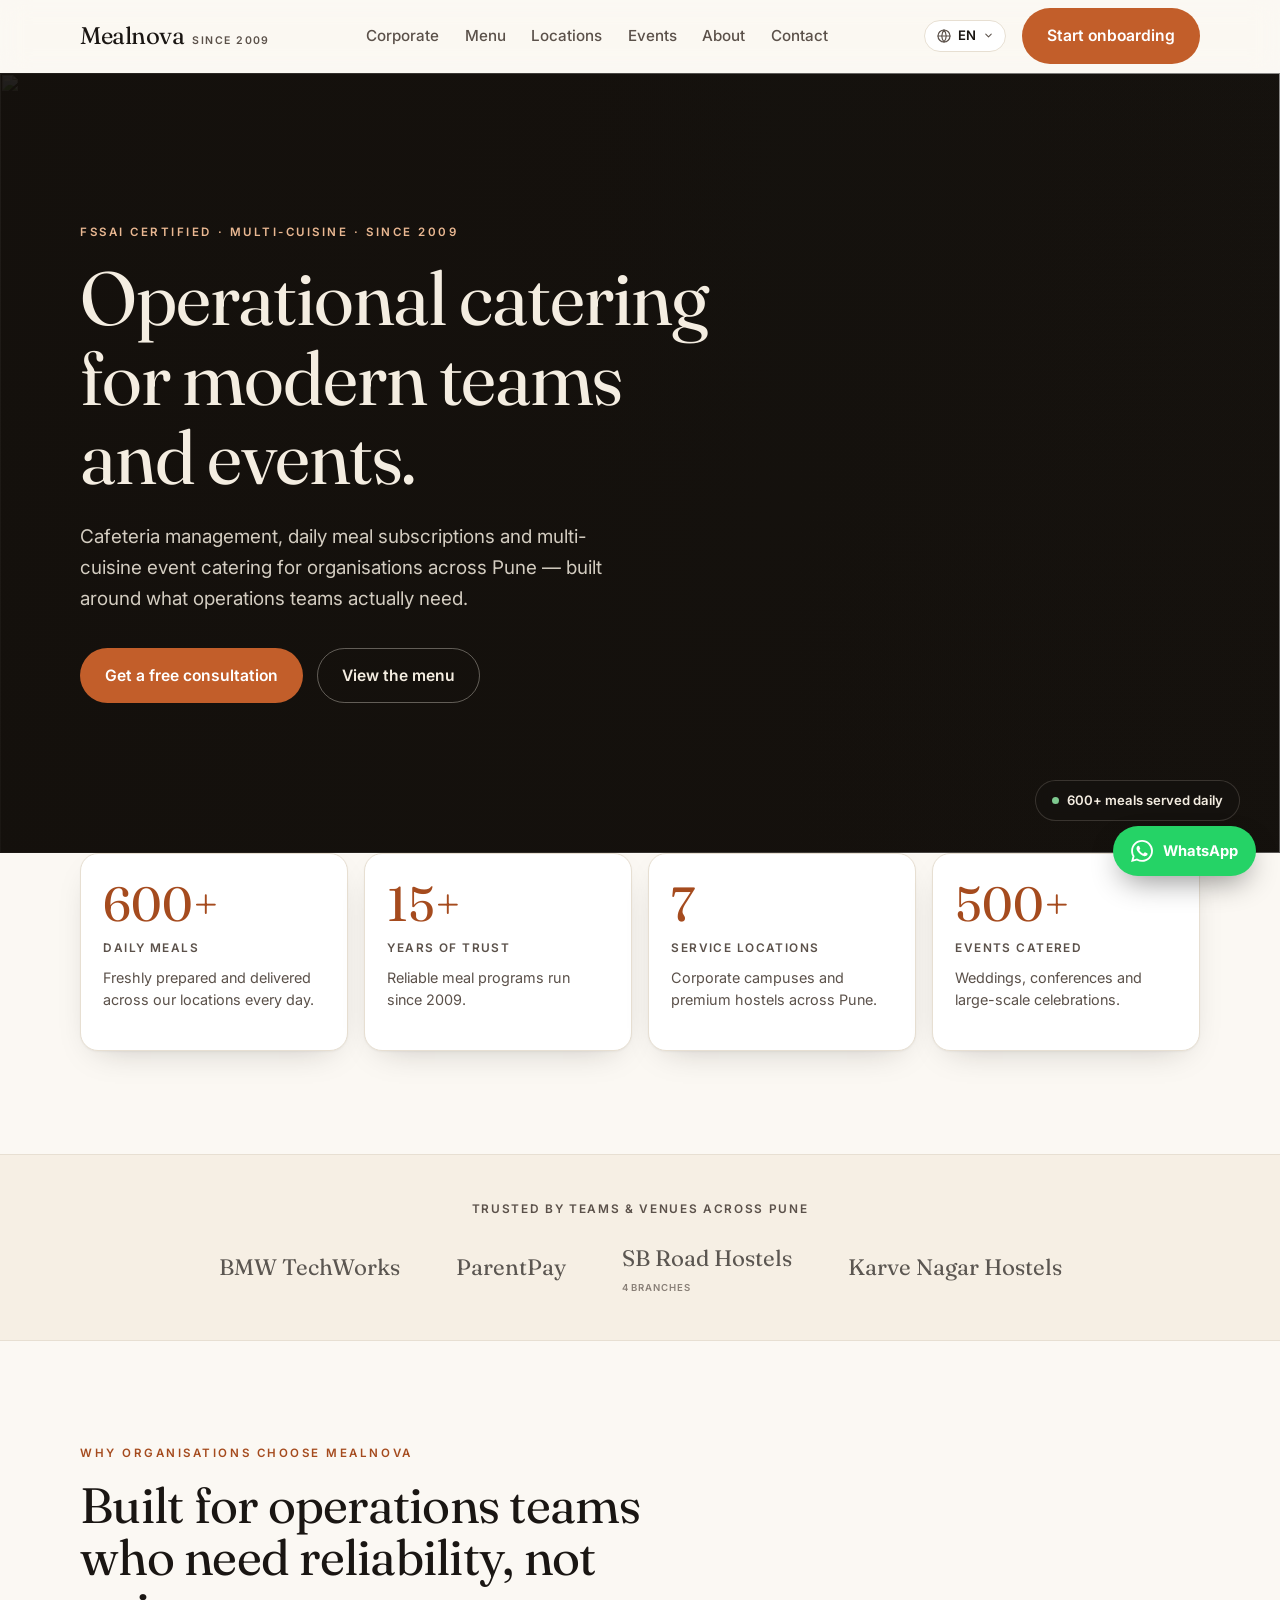
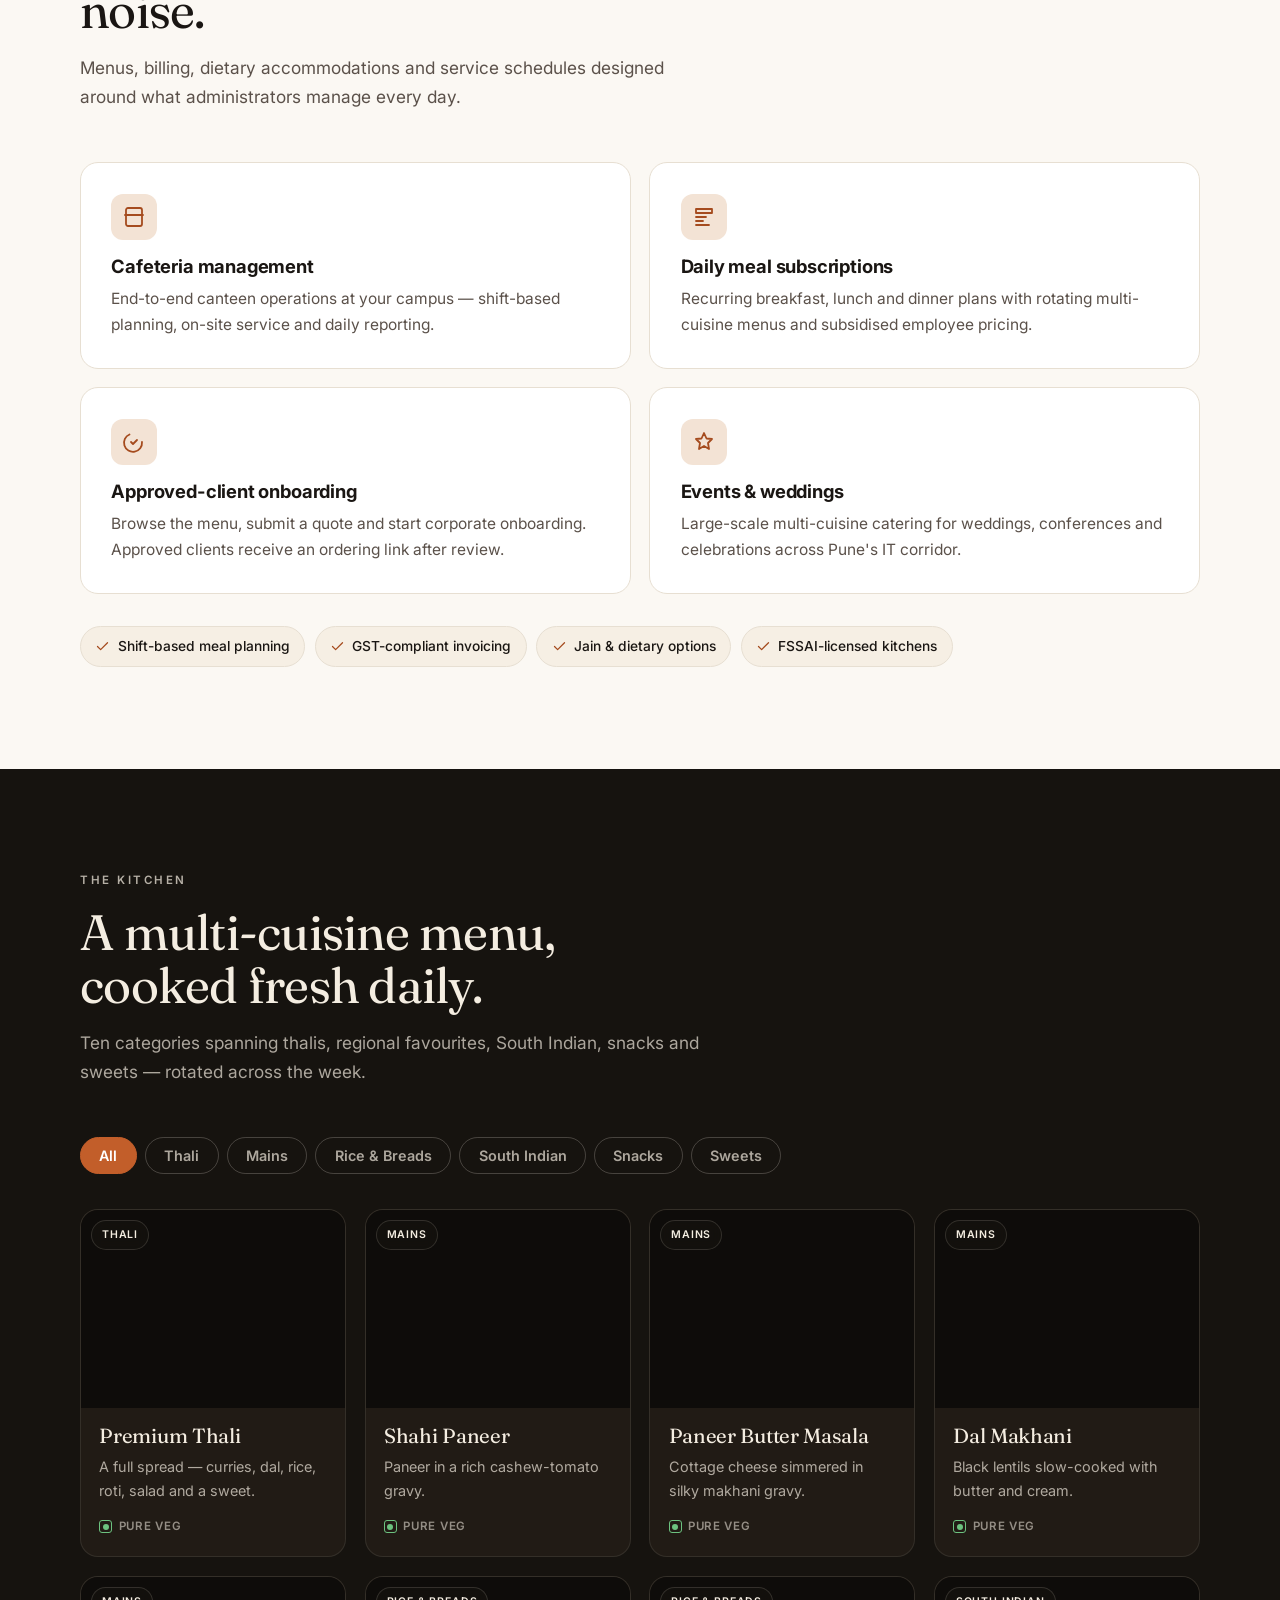
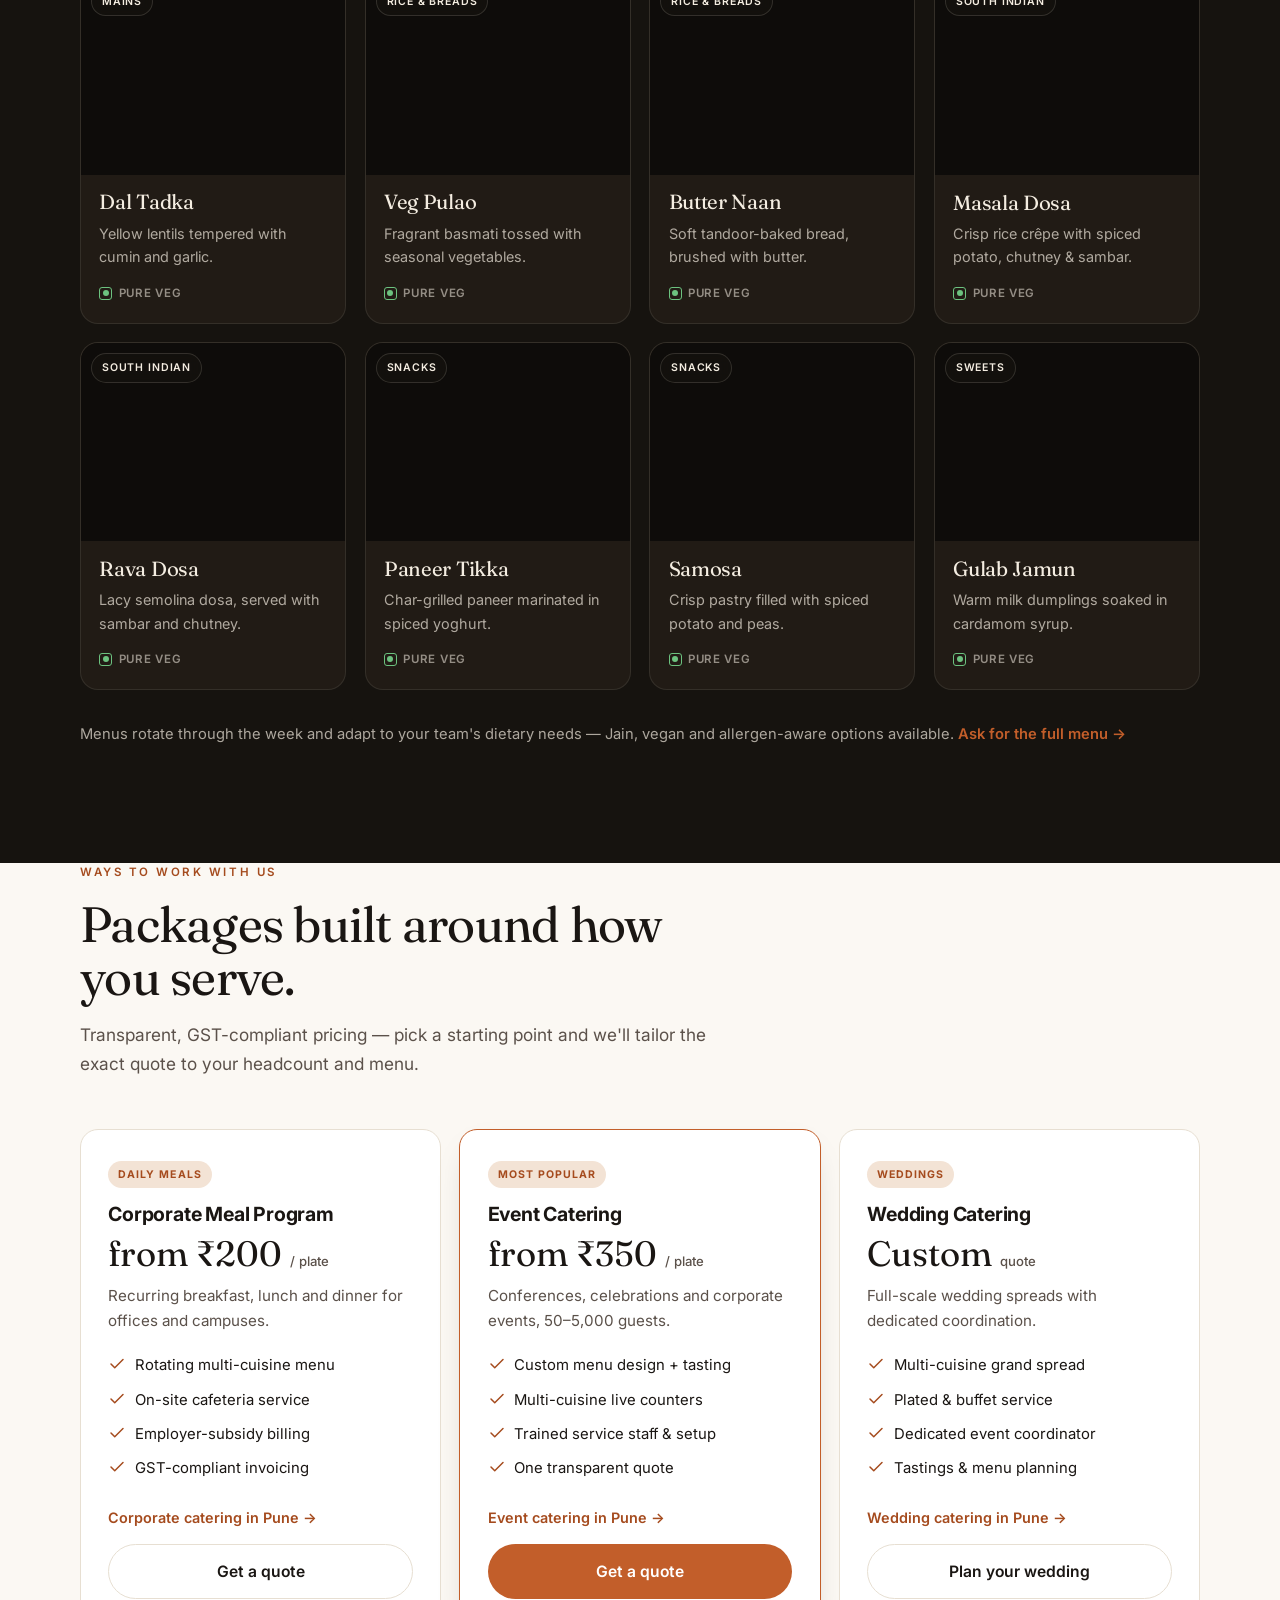
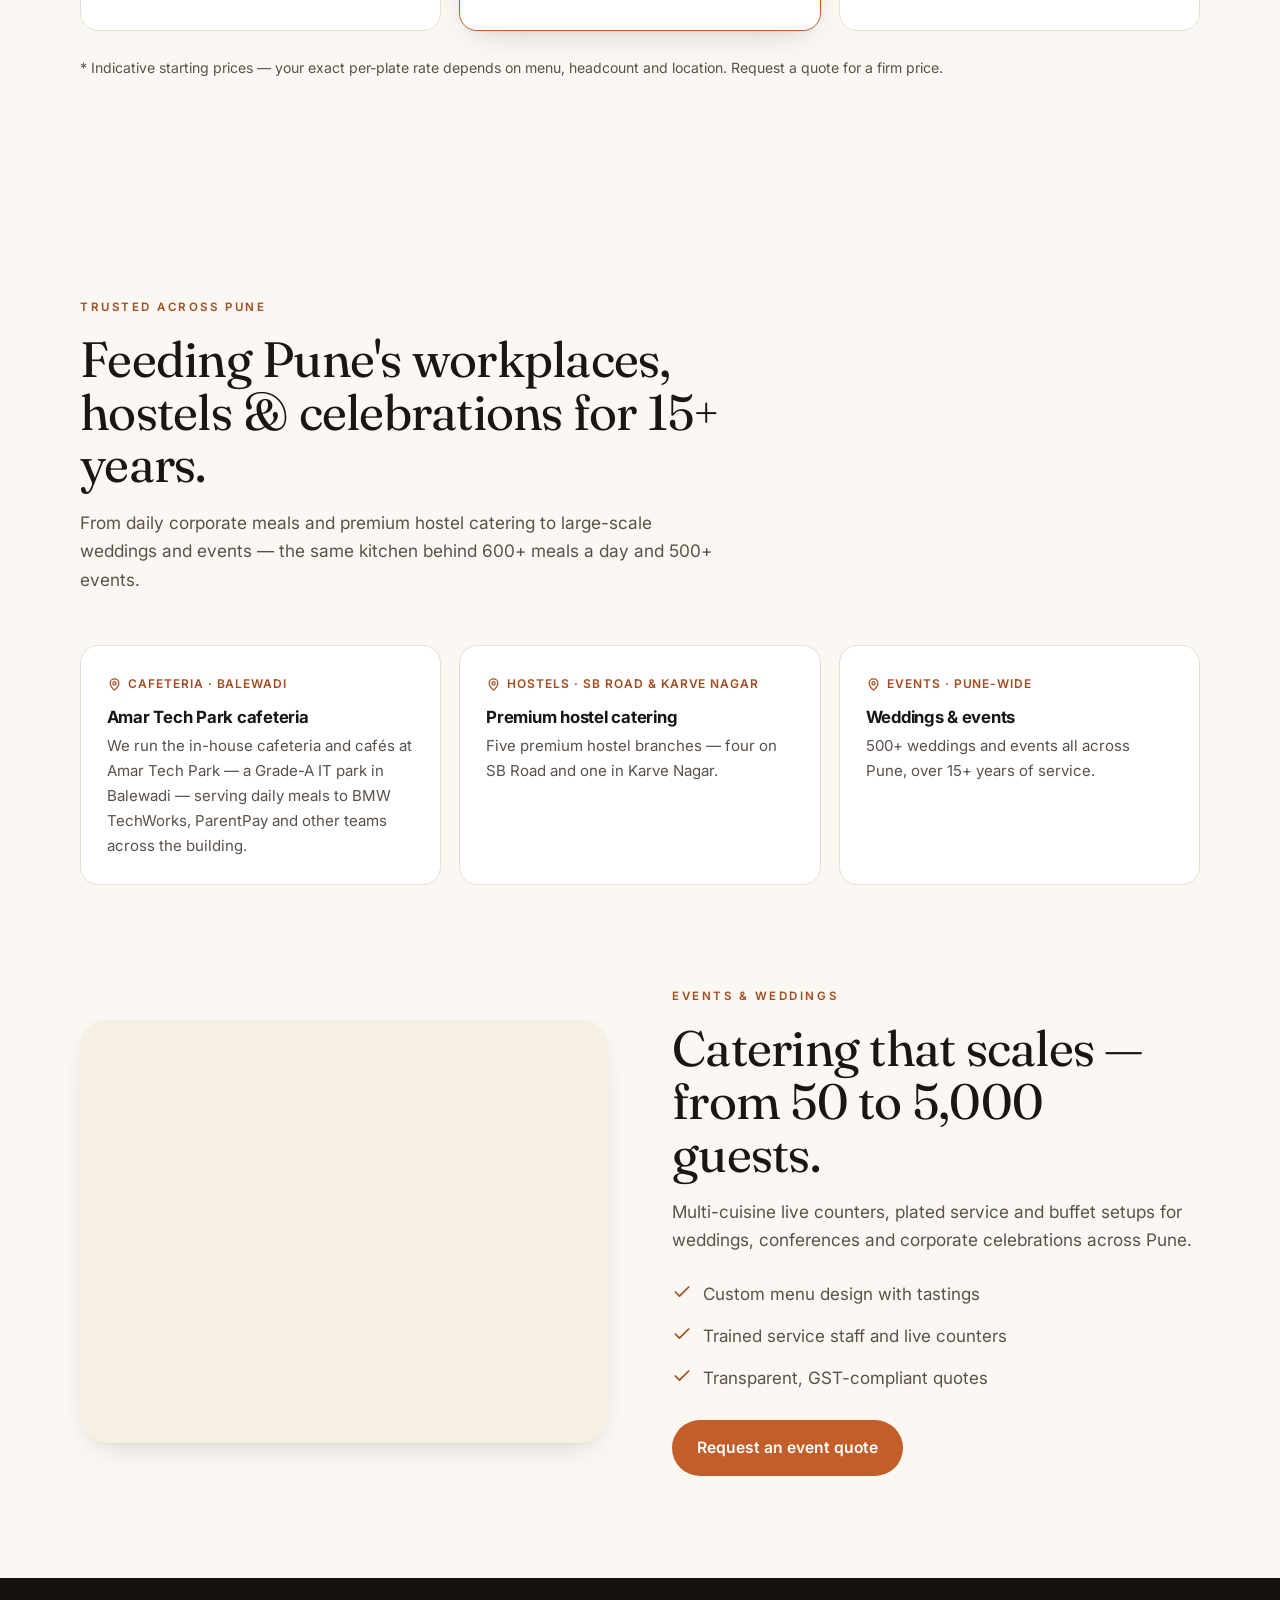
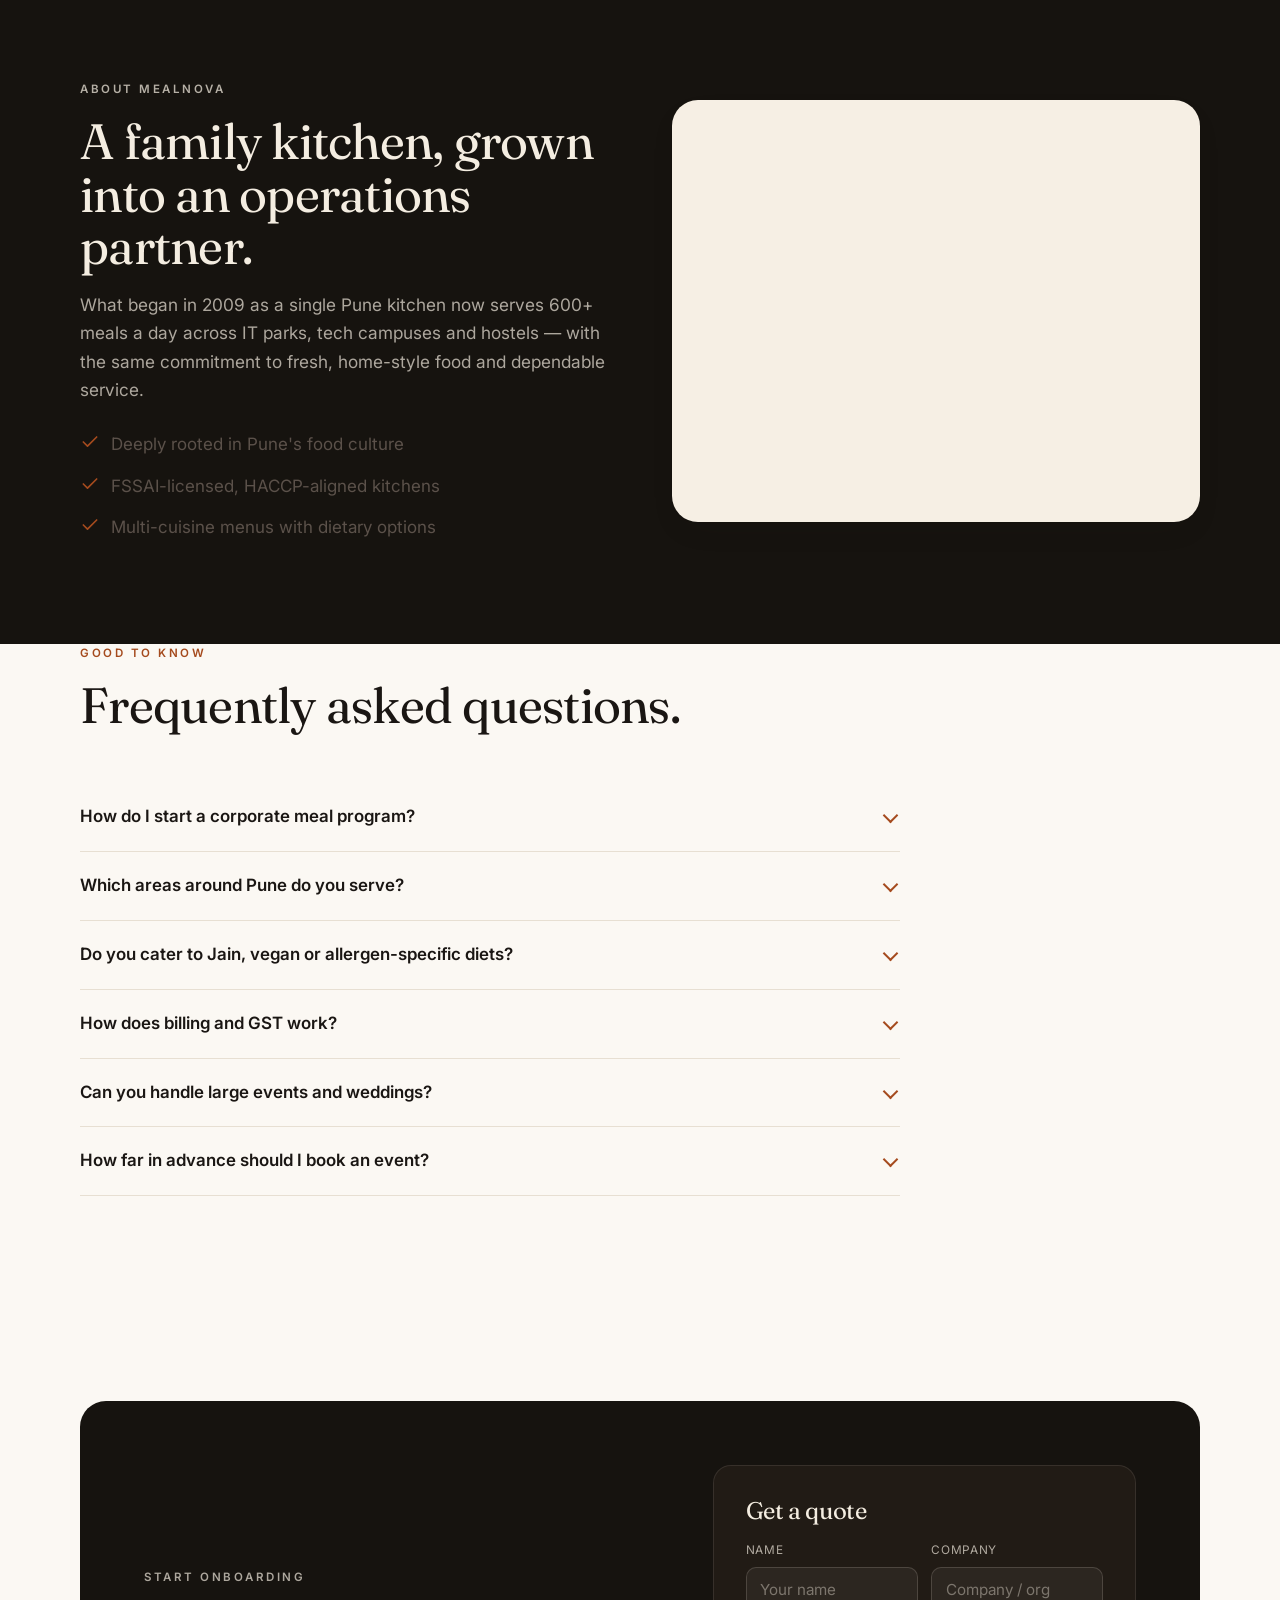
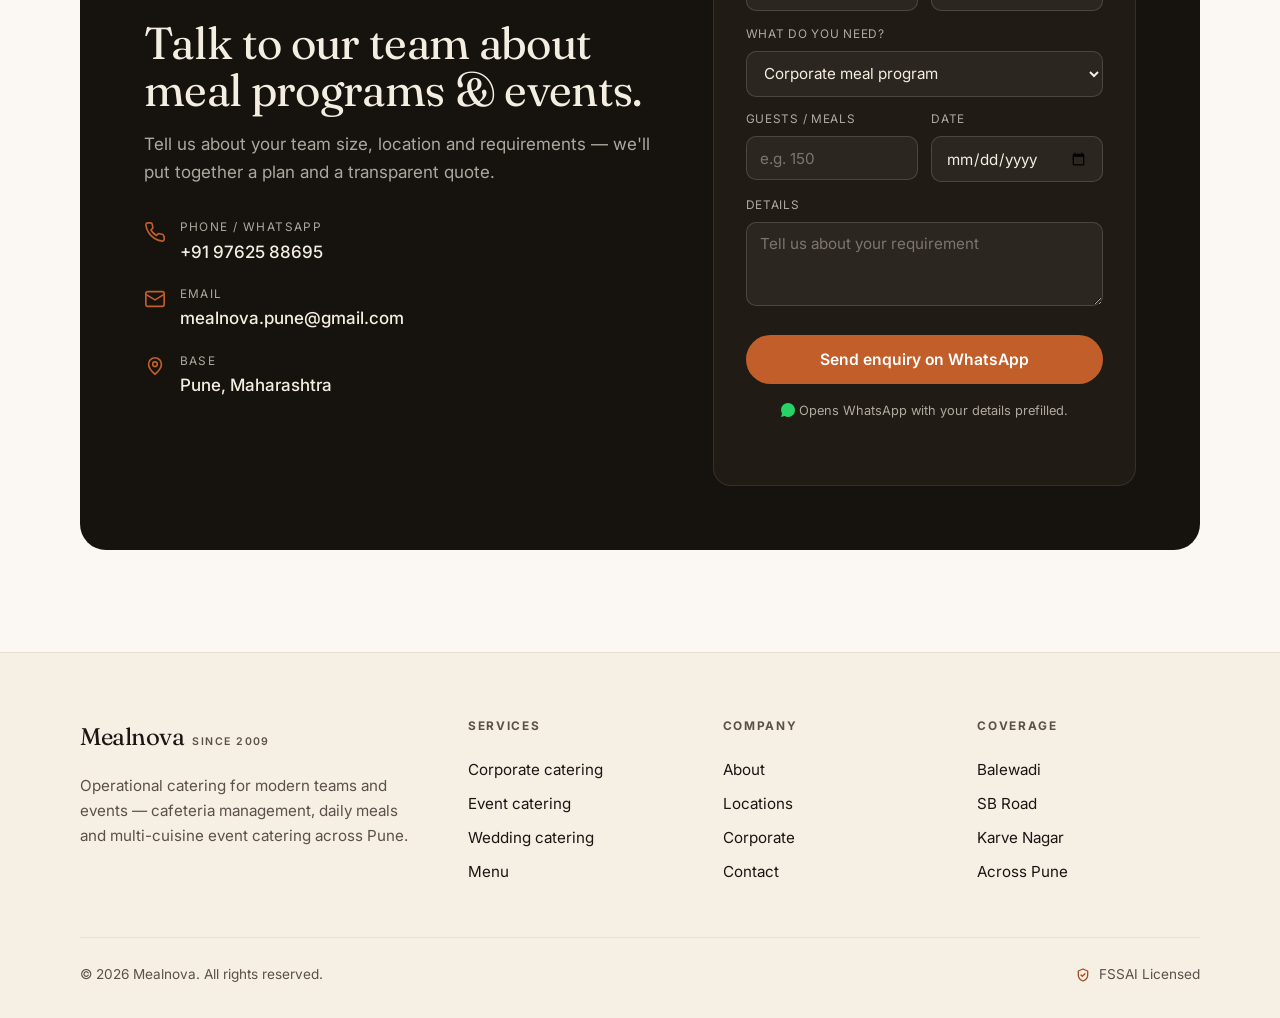
==== commit ee9e03bf: "content: remove placeholder FSSAI number, keep badge + restore comments Fake '11223344556677' was li" ====
--- a/en/index.html
+++ b/en/index.html
@@ -12,7 +12,7 @@
   <meta property="og:url" content="https://mealnova.in/en/" />
   <meta property="og:site_name" content="Mealnova" />
   <meta property="og:locale" content="en_IN" />
-  <meta property="og:image" content="https://images.unsplash.com/photo-1585937421612-70a008356fbe?auto=format&fit=crop&w=1200&q=70" />
+  <meta property="og:image" content="https://mealnova.in/assets/img/og.png" />
   <meta name="twitter:card" content="summary_large_image" />
   <link rel="icon" type="image/svg+xml" href="../favicon.svg" />
   <link rel="alternate" hreflang="en" href="https://mealnova.in/en/" />
@@ -23,13 +23,21 @@
   <link rel="preconnect" href="https://fonts.gstatic.com" crossorigin />
   <link href="https://fonts.googleapis.com/css2?family=Fraunces:opsz,wght@9..144,400;9..144,500&family=Inter:wght@400;500;600;700&display=swap" rel="stylesheet" />
   <link rel="stylesheet" href="../assets/css/style.css" />
+  <!-- Google tag (gtag.js) -->
+  <script async src="https://www.googletagmanager.com/gtag/js?id=G-2DW44JPF93"></script>
+  <script>
+    window.dataLayer = window.dataLayer || [];
+    function gtag(){dataLayer.push(arguments);}
+    gtag('js', new Date());
+    gtag('config', 'G-2DW44JPF93');
+  </script>
   <script type="application/ld+json">
   {
     "@context": "https://schema.org",
     "@type": "Caterer",
     "name": "Mealnova",
     "url": "https://mealnova.in/en/",
-    "image": "https://images.unsplash.com/photo-1585937421612-70a008356fbe?auto=format&fit=crop&w=1200&q=70",
+    "image": "https://mealnova.in/assets/img/og.png",
     "description": "Cafeteria management, daily meal subscriptions and multi-cuisine event catering for organisations across Pune. FSSAI certified since 2009.",
     "telephone": "+91-97625-88695",
     "email": "mealnova.pune@gmail.com",
@@ -37,9 +45,23 @@
     "foundingDate": "2009",
     "servesCuisine": ["Indian", "North Indian", "South Indian", "Multi-cuisine"],
     "address": { "@type": "PostalAddress", "addressLocality": "Pune", "addressRegion": "Maharashtra", "addressCountry": "IN" },
-    "areaServed": ["Pune", "Balewadi", "SB Road", "Karve Nagar"],
+    "areaServed": ["Pune", "Balewadi", "Baner", "Hinjewadi", "Wakad", "SB Road", "Karve Nagar", "Kharadi", "Hadapsar", "Viman Nagar"],
     "knowsLanguage": ["en", "hi", "mr"],
     "inLanguage": "en"
+  }
+  </script>
+  <script type="application/ld+json">
+  {
+    "@context": "https://schema.org",
+    "@type": "FAQPage",
+    "mainEntity": [
+      { "@type": "Question", "name": "How do I start a corporate meal program?", "acceptedAnswer": { "@type": "Answer", "text": "Submit a quote through the site or call our team. After a quick review of your team size, location and requirements, approved clients receive an ordering link and a tailored plan." } },
+      { "@type": "Question", "name": "Which areas around Pune do you serve?", "acceptedAnswer": { "@type": "Answer", "text": "We serve daily corporate meals at Amar Tech Park in Balewadi, premium hostels on SB Road and in Karve Nagar, and weddings & events all across Pune." } },
+      { "@type": "Question", "name": "Do you cater to Jain, vegan or allergen-specific diets?", "acceptedAnswer": { "@type": "Answer", "text": "Yes. Our daily corporate meals are vegetarian, cooked in a separate dedicated kitchen. For weddings and events we offer both vegetarian and non-vegetarian menus, with Jain, vegan and allergen-aware options available on request." } },
+      { "@type": "Question", "name": "How does billing and GST work?", "acceptedAnswer": { "@type": "Answer", "text": "Every invoice is GST-compliant. Corporate meal programs are billed per plate with employer-subsidy handling; event catering is quoted upfront and transparently." } },
+      { "@type": "Question", "name": "Can you handle large events and weddings?", "acceptedAnswer": { "@type": "Answer", "text": "Absolutely — from 50 to 5,000 guests, with multi-cuisine live counters, plated service and buffet setups across Pune." } },
+      { "@type": "Question", "name": "How far in advance should I book an event?", "acceptedAnswer": { "@type": "Answer", "text": "For large events we recommend reaching out at least a week ahead so we can plan menus, tastings and staffing. Smaller orders can often be arranged on shorter notice." } }
+    ]
   }
   </script>
 </head>
@@ -317,7 +339,7 @@
           </details>
           <details>
             <summary>Do you cater to Jain, vegan or allergen-specific diets?</summary>
-            <p>Yes. Our menus are pure vegetarian, with Jain, vegan and allergen-aware options available on request for both daily meals and events.</p>
+            <p>Yes. Our daily corporate meals are vegetarian, cooked in a separate dedicated kitchen. For weddings and events we offer both vegetarian and non-vegetarian menus, with Jain, vegan and allergen-aware options available on request.</p>
           </details>
           <details>
             <summary>How does billing and GST work?</summary>
@@ -347,7 +369,9 @@
               <div class="contact-item"><svg viewBox="0 0 24 24" fill="none" stroke-width="1.8" stroke-linecap="round" stroke-linejoin="round"><path d="M22 16.9v3a2 2 0 0 1-2.2 2 19.8 19.8 0 0 1-8.6-3.1 19.5 19.5 0 0 1-6-6A19.8 19.8 0 0 1 2 4.2 2 2 0 0 1 4 2h3a2 2 0 0 1 2 1.7c.1.9.3 1.8.6 2.6a2 2 0 0 1-.5 2.1L7.6 9.8a16 16 0 0 0 6 6l1.4-1.4a2 2 0 0 1 2.1-.5c.8.3 1.7.5 2.6.6a2 2 0 0 1 1.7 2z"/></svg><div><div class="k">Phone / WhatsApp</div><a class="v" href="tel:+919762588695">+91 97625 88695</a></div></div>
               <div class="contact-item"><svg viewBox="0 0 24 24" fill="none" stroke-width="1.8" stroke-linecap="round" stroke-linejoin="round"><path d="M4 4h16a2 2 0 0 1 2 2v12a2 2 0 0 1-2 2H4a2 2 0 0 1-2-2V6a2 2 0 0 1 2-2z"/><path d="m22 7-10 6L2 7"/></svg><div><div class="k">Email</div><a class="v" href="mailto:mealnova.pune@gmail.com">mealnova.pune@gmail.com</a></div></div>
               <div class="contact-item"><svg viewBox="0 0 24 24" fill="none" stroke-width="1.8" stroke-linecap="round" stroke-linejoin="round"><path d="M12 21s-7-6-7-11a7 7 0 1 1 14 0c0 5-7 11-7 11z"/><circle cx="12" cy="10" r="2.5"/></svg><div><div class="k">Base</div><div class="v">Pune, Maharashtra</div></div></div>
-              <div class="contact-item"><svg viewBox="0 0 24 24" fill="none" stroke-width="1.8" stroke-linecap="round" stroke-linejoin="round"><path d="M12 3l7 3v6c0 4.5-3 7.5-7 9-4-1.5-7-4.5-7-9V6z"/><path d="m9 12 2 2 4-4"/></svg><div><div class="k">FSSAI Licence</div><div class="v">11223344556677</div></div></div>
+              <!-- FSSAI licence row — restore when the real 14-digit number is verified (replace YOUR_14_DIGIT_FSSAI_NO):
+              <div class="contact-item"><svg viewBox="0 0 24 24" fill="none" stroke-width="1.8" stroke-linecap="round" stroke-linejoin="round"><path d="M12 3l7 3v6c0 4.5-3 7.5-7 9-4-1.5-7-4.5-7-9V6z"/><path d="m9 12 2 2 4-4"/></svg><div><div class="k">FSSAI Licence</div><div class="v">YOUR_14_DIGIT_FSSAI_NO</div></div></div>
+              -->
             </div>
           </div>
           <form class="enquiry" id="enquiry-form" data-wa="919762588695">
@@ -409,7 +433,7 @@
       </div>
       <div class="foot-bottom">
         <span>© <span id="yr">2026</span> Mealnova. All rights reserved.</span>
-        <span class="fssai"><svg viewBox="0 0 24 24" fill="none" stroke-width="2" stroke-linecap="round" stroke-linejoin="round"><path d="M12 3l7 3v6c0 4.5-3 7.5-7 9-4-1.5-7-4.5-7-9V6z"/><path d="m9 12 2 2 4-4"/></svg>FSSAI Licensed · 11223344556677</span>
+        <span class="fssai"><svg viewBox="0 0 24 24" fill="none" stroke-width="2" stroke-linecap="round" stroke-linejoin="round"><path d="M12 3l7 3v6c0 4.5-3 7.5-7 9-4-1.5-7-4.5-7-9V6z"/><path d="m9 12 2 2 4-4"/></svg>FSSAI Licensed<!-- licence no. removed until verified — restore as: FSSAI Licensed · YOUR_14_DIGIT_FSSAI_NO --></span>
       </div>
     </div>
   </footer>
--- a/assets/css/style.css
+++ b/assets/css/style.css
@@ -295,6 +295,7 @@
   .nav-links.open { display: flex; }
   .nav-links a { padding: 0.85rem clamp(1.15rem, 4vw, 2.5rem); width: 100%; border-bottom: 1px solid var(--line); }
   .nav-toggle { display: inline-flex; }
+  .nav-right .btn-primary { display: none; }
   .cards { grid-template-columns: 1fr; }
 }
 @media (min-width: 961px) and (max-width: 1120px) {
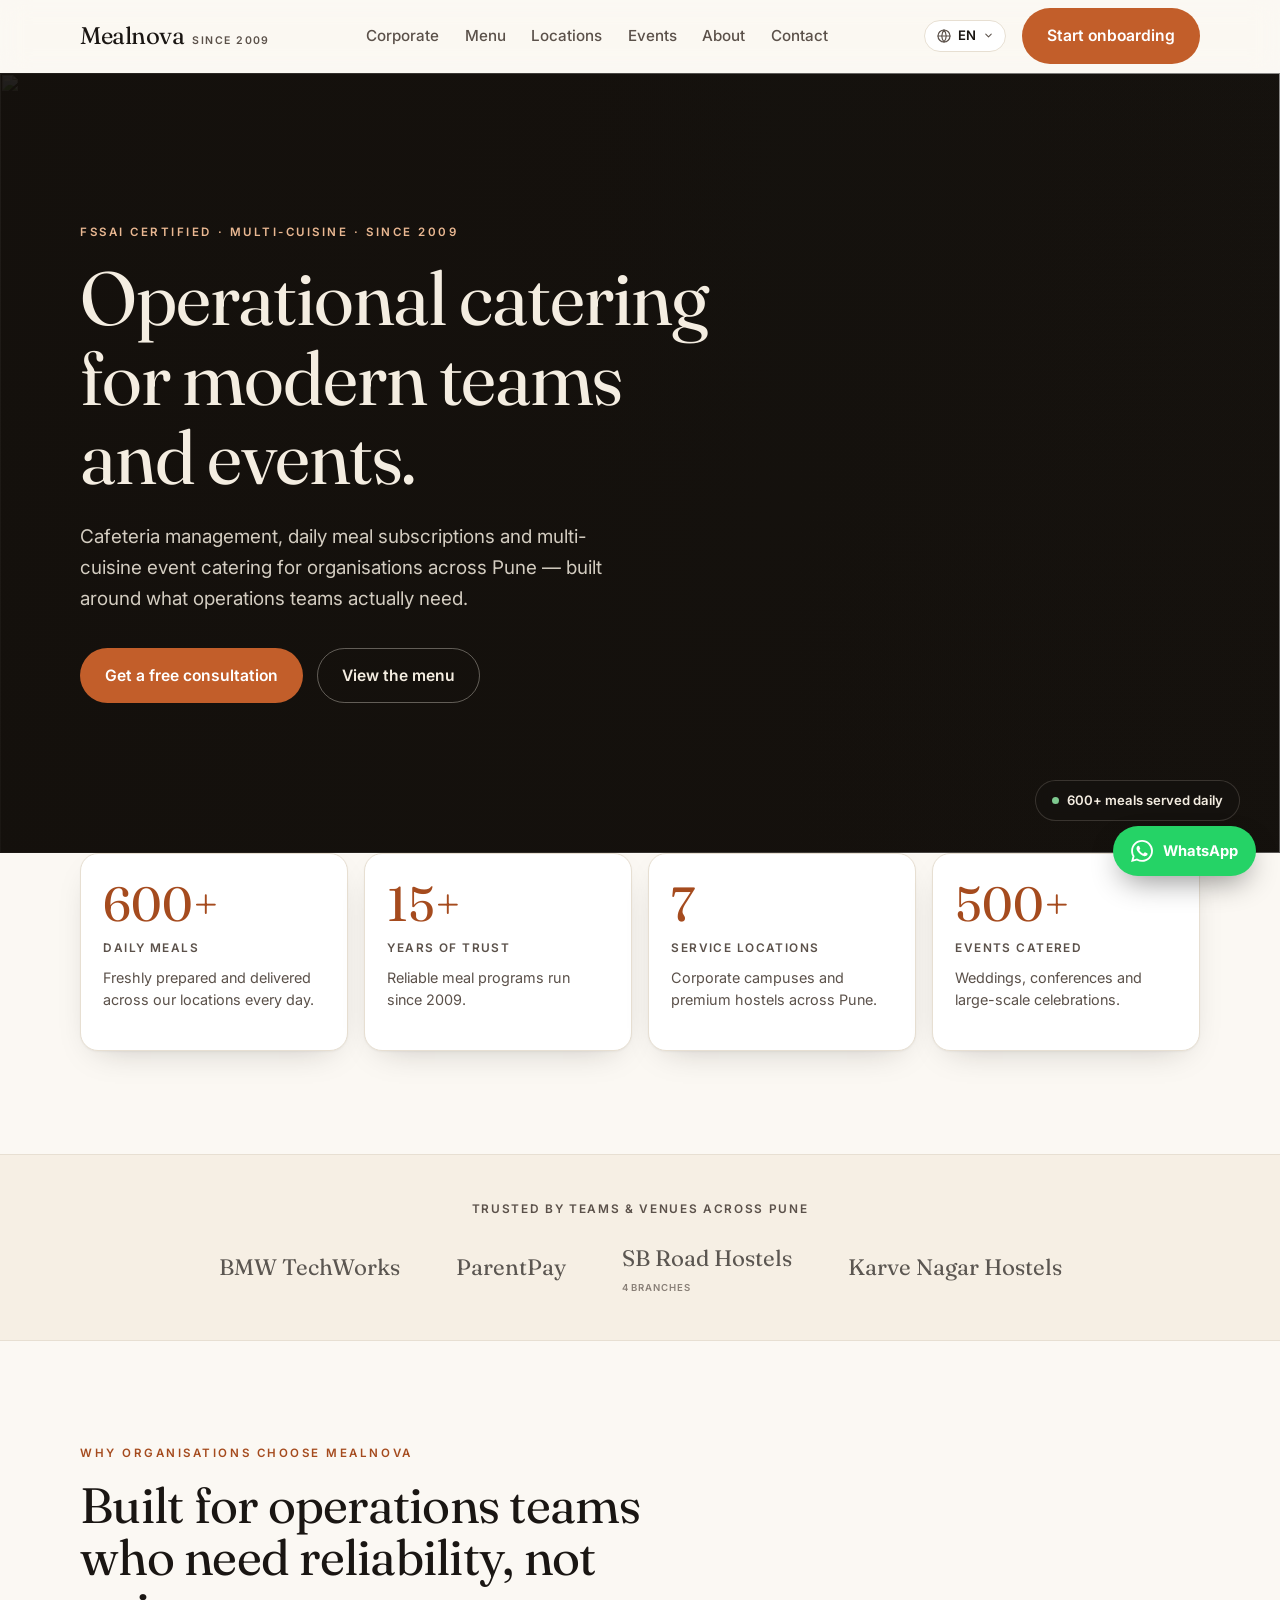
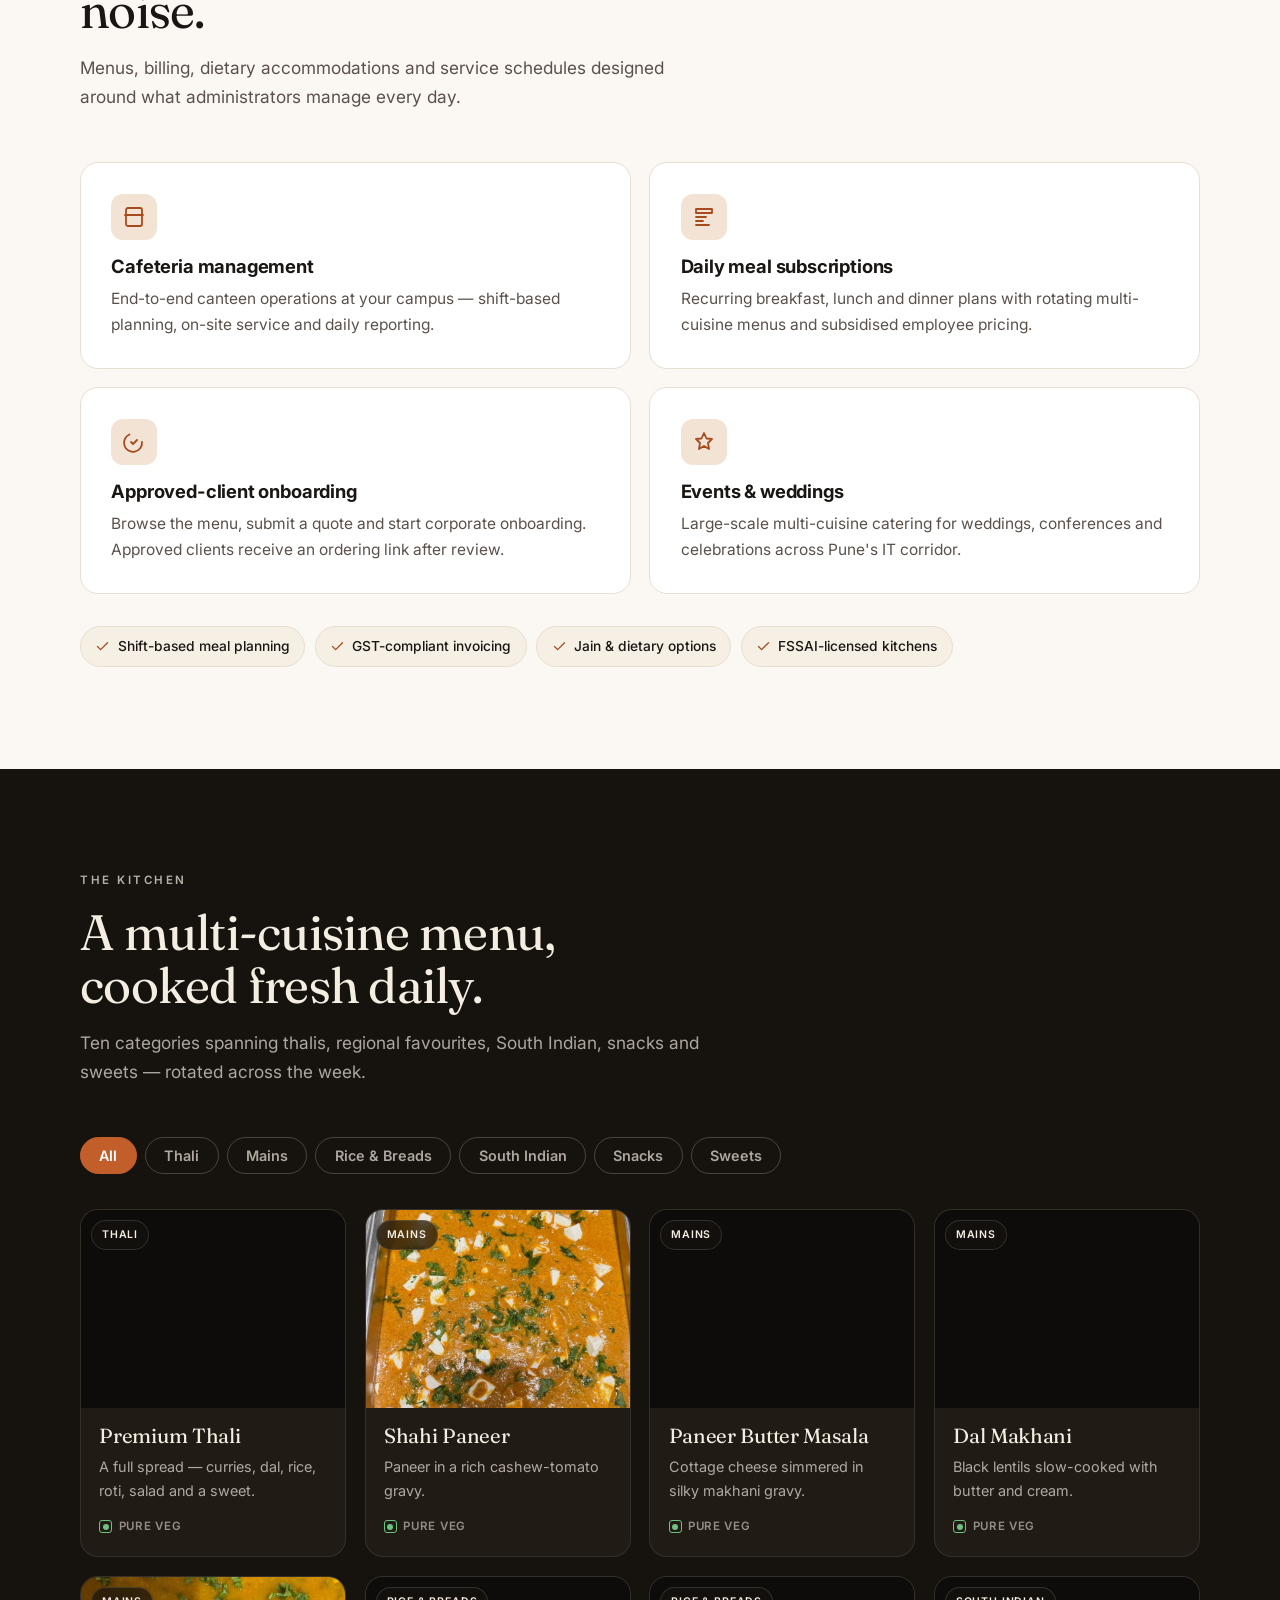
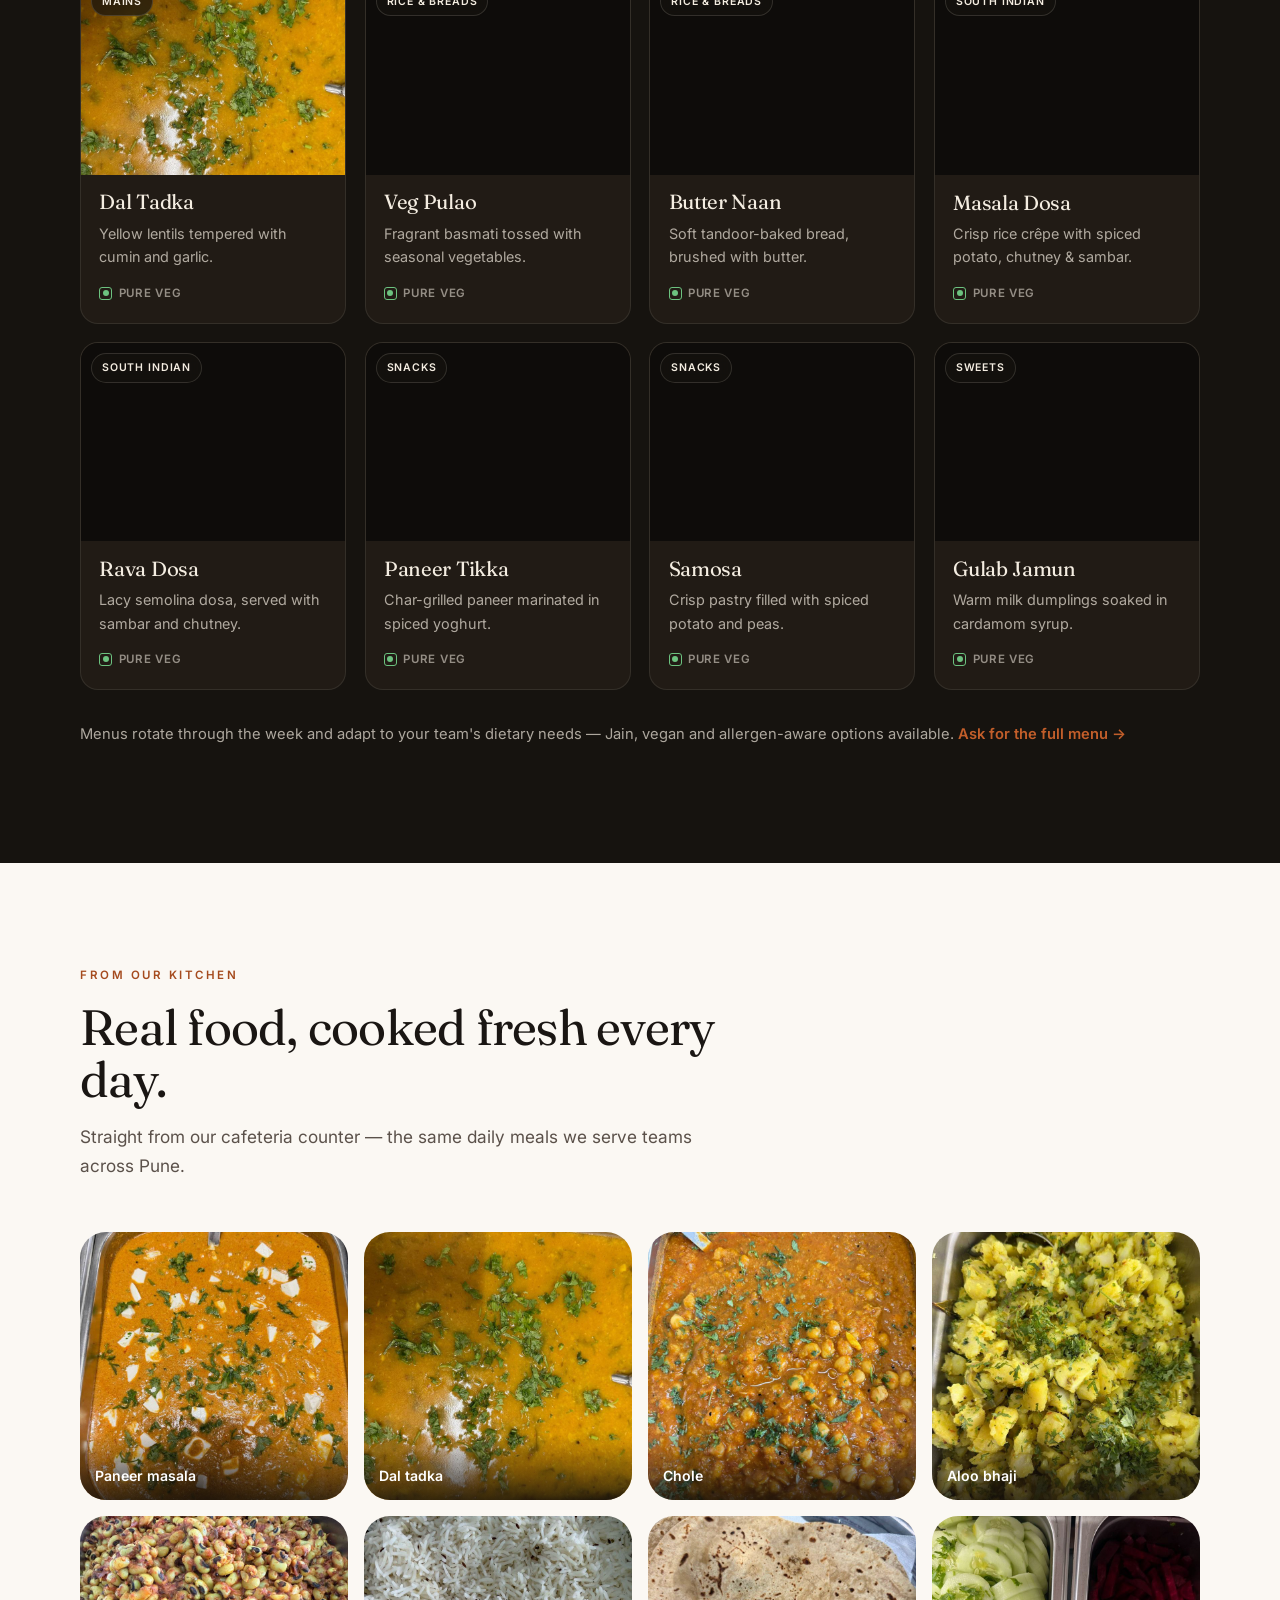
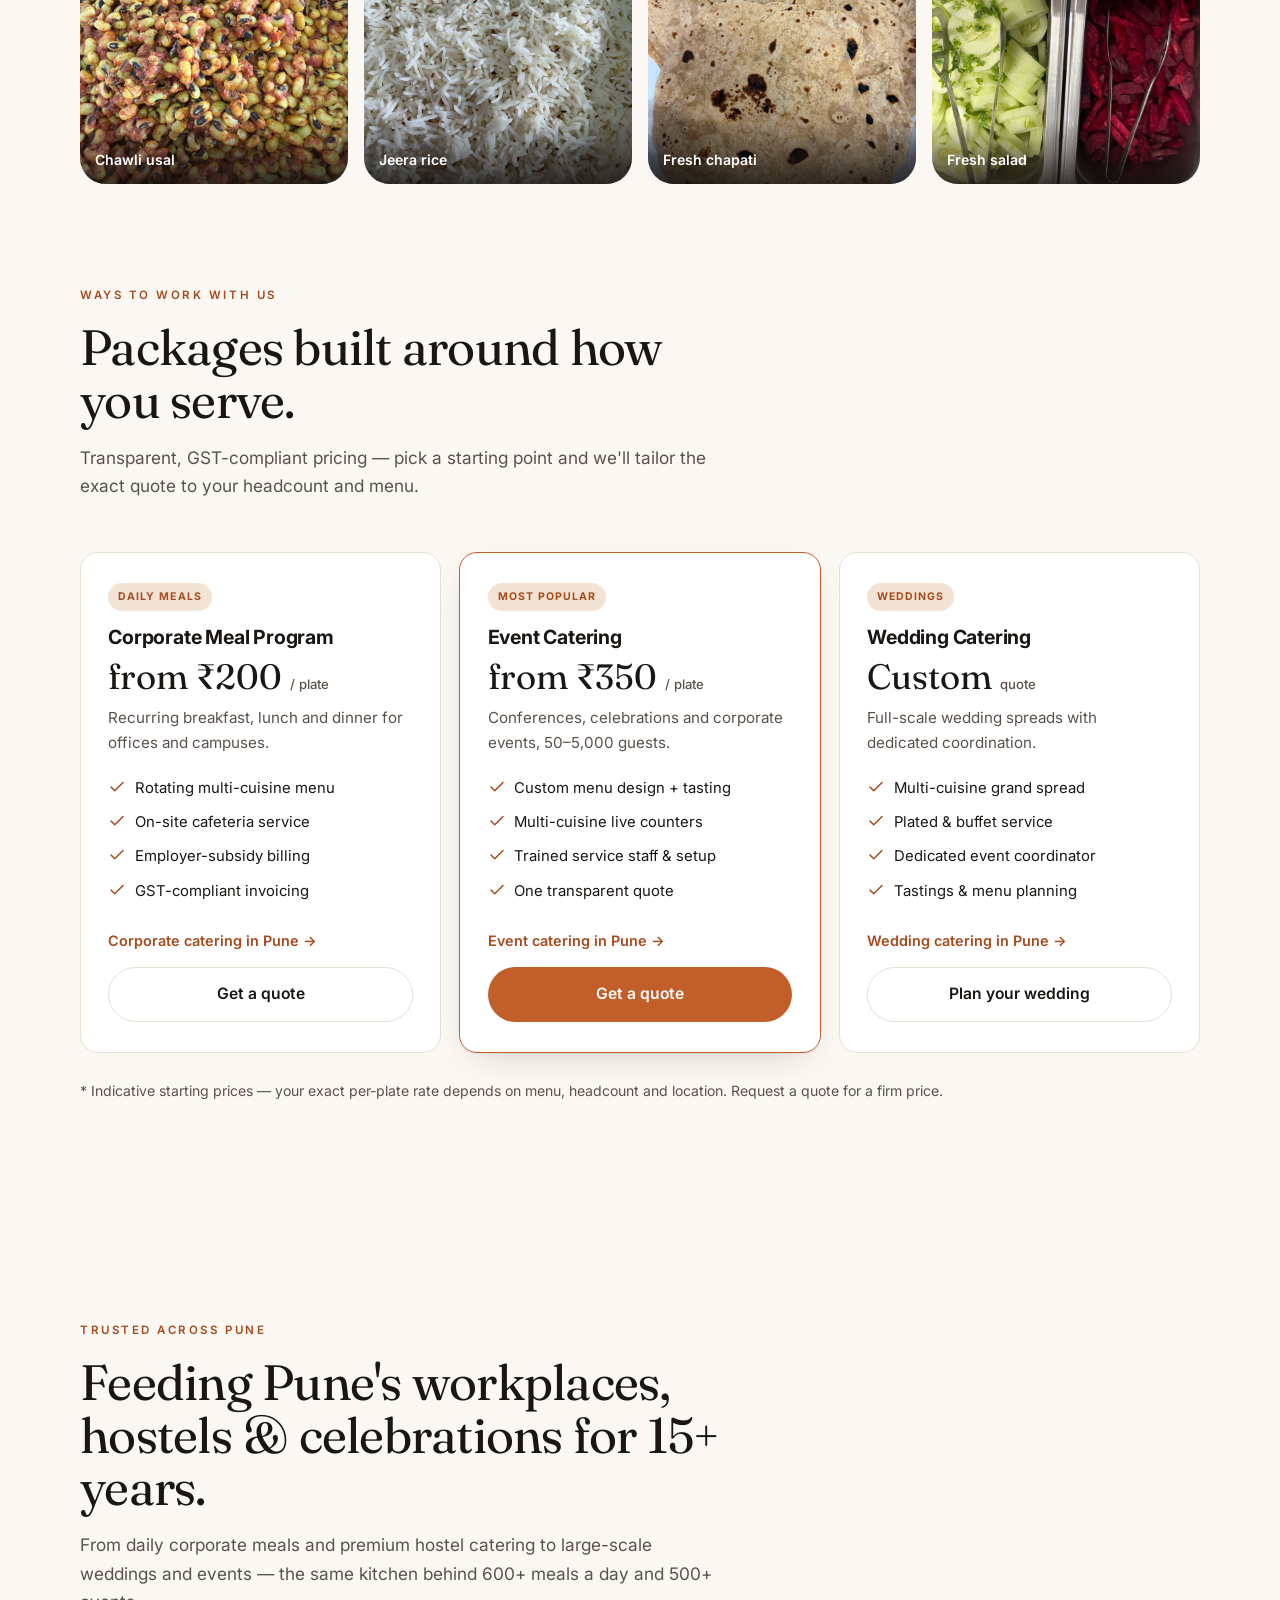
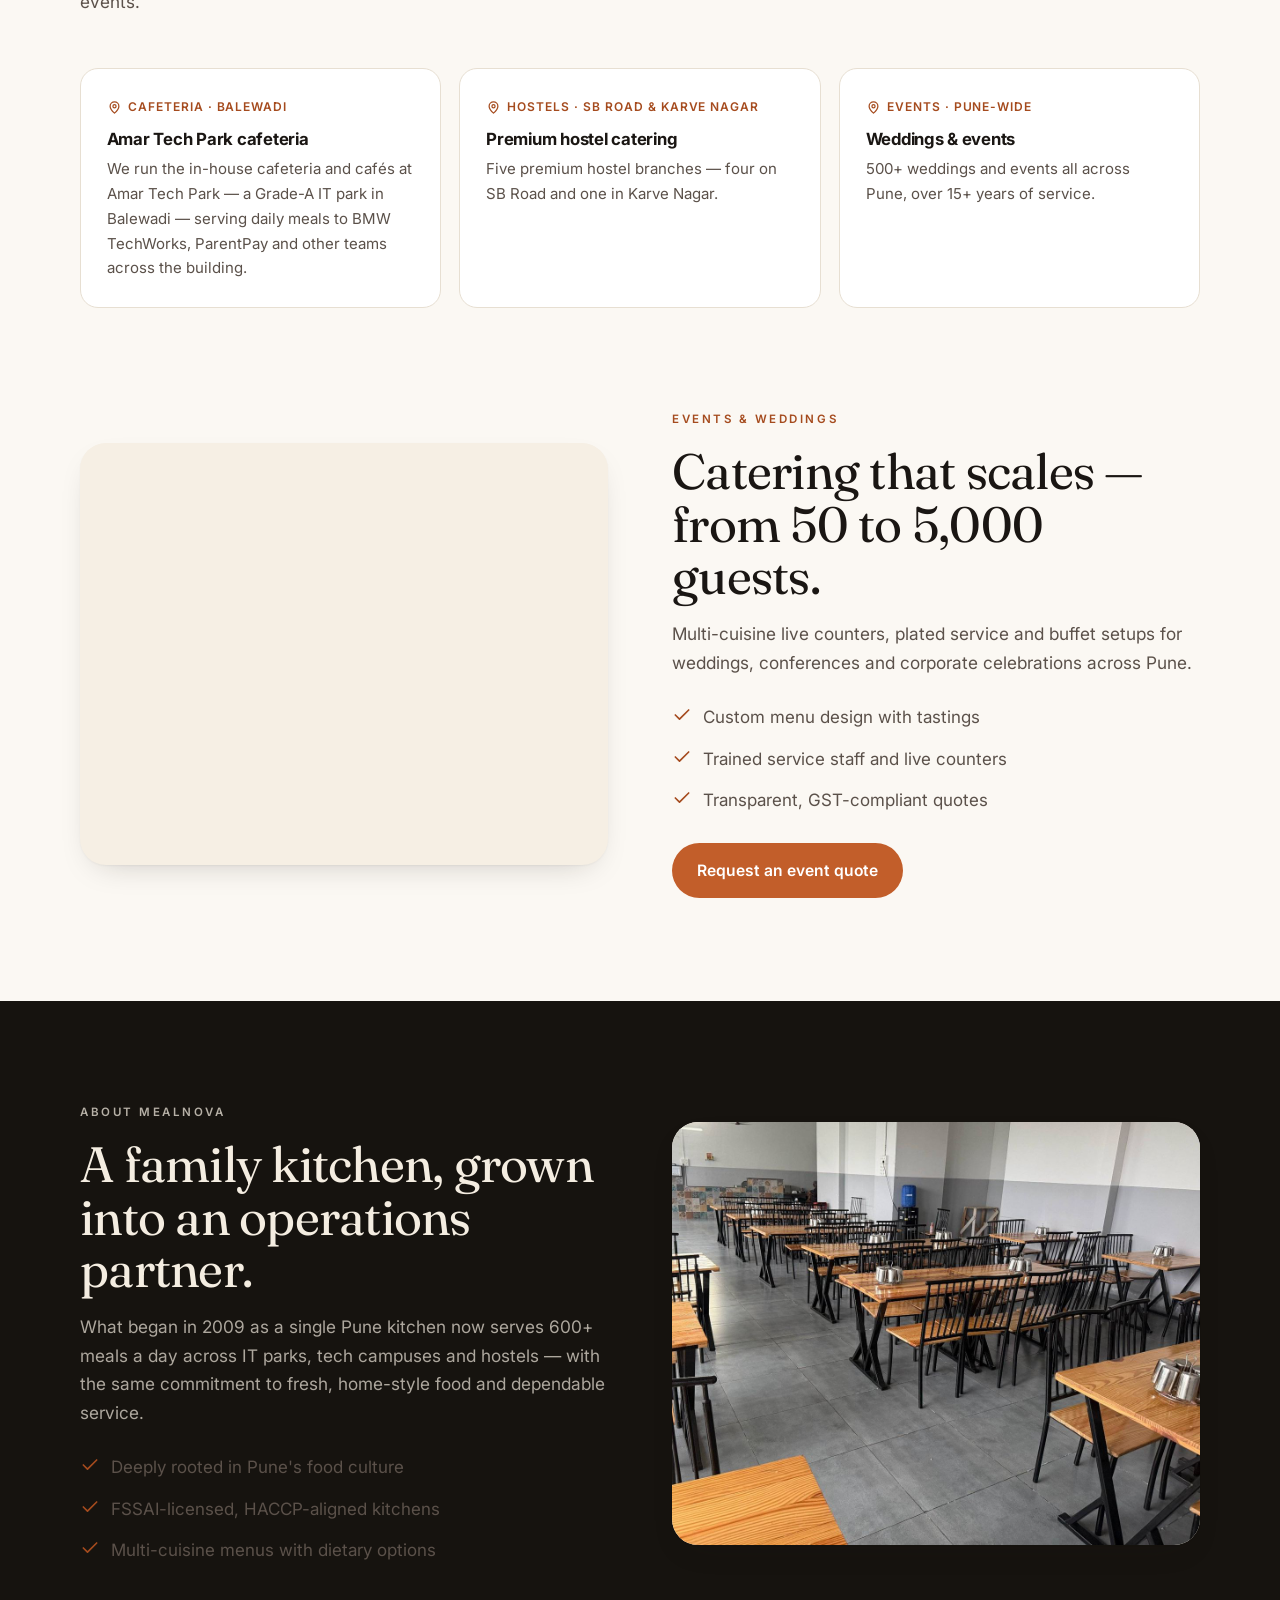
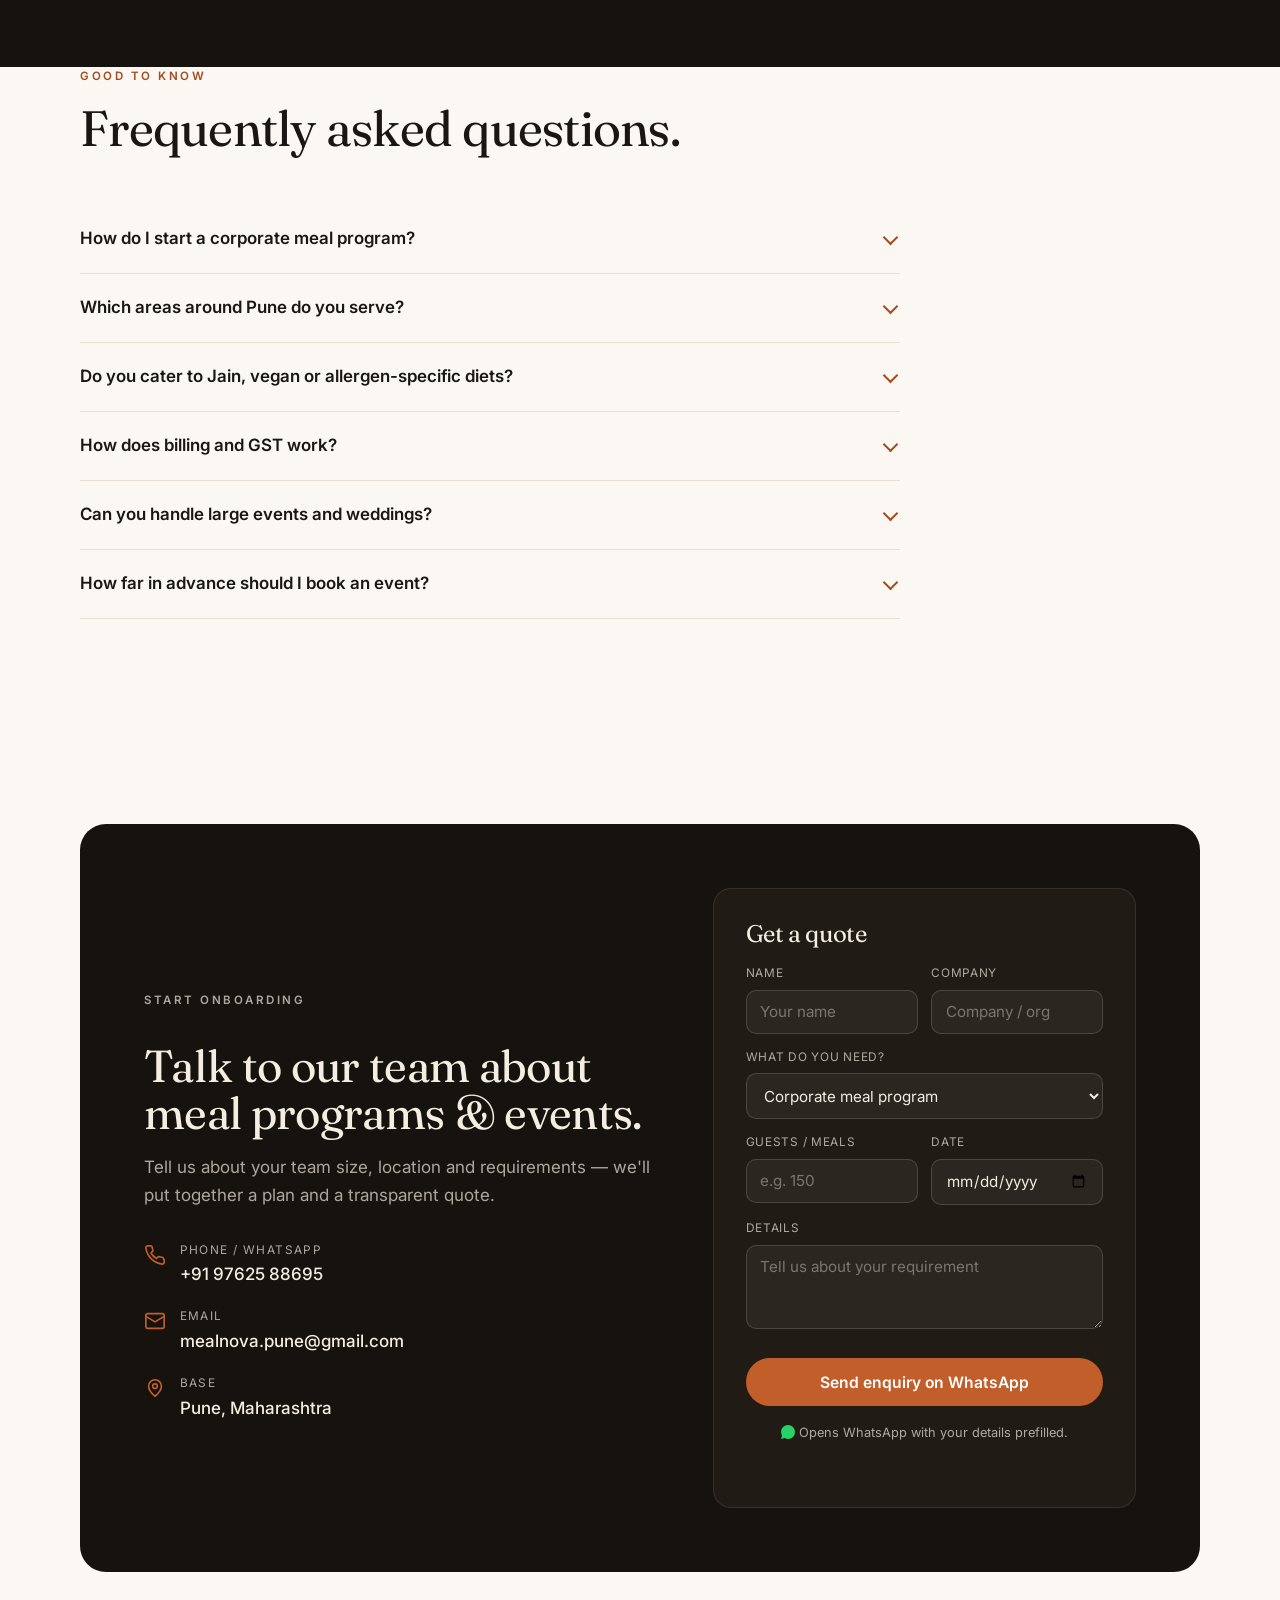
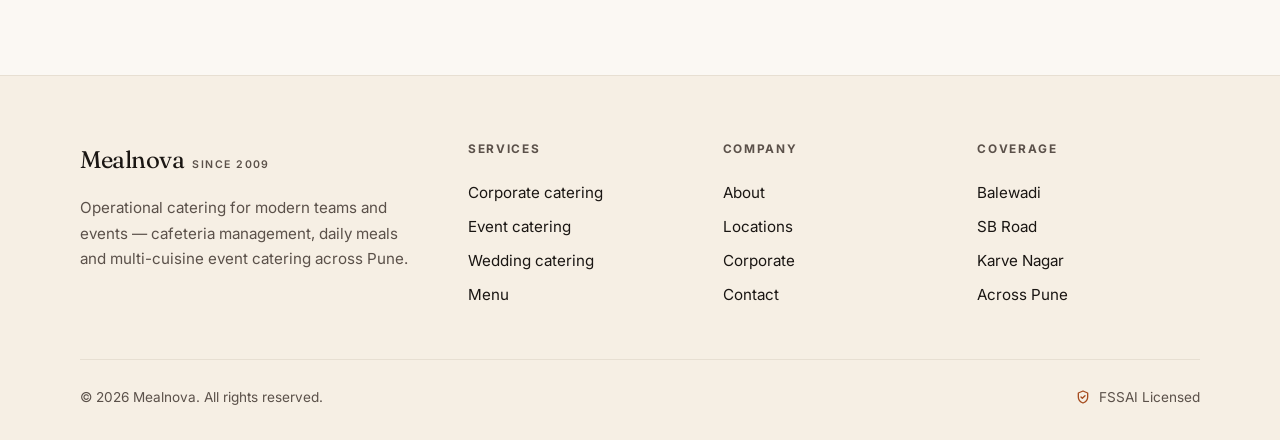
==== commit e4f4a0ed: "content: add real cafeteria & food photos (gallery, About, menu) - 9 web-optimised photos in assets/" ====
--- a/en/index.html
+++ b/en/index.html
@@ -210,6 +210,27 @@
       </div>
     </section>
 
+    <!-- Real kitchen photos -->
+    <section class="section" id="kitchen">
+      <div class="container">
+        <div class="section-head reveal">
+          <p class="eyebrow">From our kitchen</p>
+          <h2 class="section-title">Real food, cooked fresh every day.</h2>
+          <p class="section-lead">Straight from our cafeteria counter — the same daily meals we serve teams across Pune.</p>
+        </div>
+        <div class="gallery reveal">
+          <figure><img loading="lazy" width="800" height="800" src="/assets/img/kitchen/paneer-masala.jpg" alt="Paneer masala at our cafeteria in Pune" /><figcaption>Paneer masala</figcaption></figure>
+          <figure><img loading="lazy" width="800" height="800" src="/assets/img/kitchen/dal-tadka.jpg" alt="Dal tadka at our cafeteria in Pune" /><figcaption>Dal tadka</figcaption></figure>
+          <figure><img loading="lazy" width="800" height="800" src="/assets/img/kitchen/chole.jpg" alt="Chole at our cafeteria in Pune" /><figcaption>Chole</figcaption></figure>
+          <figure><img loading="lazy" width="800" height="800" src="/assets/img/kitchen/aloo-bhaji.jpg" alt="Aloo bhaji at our cafeteria in Pune" /><figcaption>Aloo bhaji</figcaption></figure>
+          <figure><img loading="lazy" width="800" height="800" src="/assets/img/kitchen/chawli-usal.jpg" alt="Chawli usal at our cafeteria in Pune" /><figcaption>Chawli usal</figcaption></figure>
+          <figure><img loading="lazy" width="800" height="800" src="/assets/img/kitchen/jeera-rice.jpg" alt="Jeera rice at our cafeteria in Pune" /><figcaption>Jeera rice</figcaption></figure>
+          <figure><img loading="lazy" width="800" height="800" src="/assets/img/kitchen/chapati.jpg" alt="Fresh chapati at our cafeteria in Pune" /><figcaption>Fresh chapati</figcaption></figure>
+          <figure><img loading="lazy" width="800" height="800" src="/assets/img/kitchen/fresh-salad.jpg" alt="Fresh cucumber and beetroot salad at our cafeteria in Pune" /><figcaption>Fresh salad</figcaption></figure>
+        </div>
+      </div>
+    </section>
+
     <!-- Packages -->
     <section class="section" id="packages" style="padding-top:0">
       <div class="container">
@@ -316,7 +337,7 @@
           </ul>
         </div>
         <div class="split-media reveal">
-          <img src="https://images.unsplash.com/photo-1596040033229-a9821ebd058d?auto=format&fit=crop&w=1000&q=70" alt="Indian spices laid out in the kitchen" onerror="this.style.display='none'" />
+          <img loading="lazy" width="1200" height="960" src="/assets/img/kitchen/cafeteria.jpg" alt="Our cafeteria dining hall in Pune" />
         </div>
       </div>
     </section>
--- a/assets/css/style.css
+++ b/assets/css/style.css
@@ -250,6 +250,12 @@
 .split { display: grid; grid-template-columns: 1fr 1fr; gap: clamp(2rem, 5vw, 4rem); align-items: center; }
 .split-media { border-radius: var(--radius-lg); overflow: hidden; aspect-ratio: 5/4; box-shadow: var(--shadow); background: var(--surface-2); }
 .split-media img { width: 100%; height: 100%; object-fit: cover; }
+
+/* Real kitchen photo gallery */
+.gallery { display: grid; grid-template-columns: repeat(4, 1fr); gap: 1rem; }
+.gallery figure { position: relative; margin: 0; aspect-ratio: 1; border-radius: var(--radius-lg); overflow: hidden; background: var(--surface-2); }
+.gallery img { display: block; width: 100%; height: 100%; object-fit: cover; }
+.gallery figcaption { position: absolute; inset: auto 0 0 0; padding: 1.8rem 0.95rem 0.8rem; font-size: 0.88rem; font-weight: 600; color: #fff; background: linear-gradient(transparent, rgba(20,16,12,0.8)); }
 .feature-list { list-style: none; padding: 0; margin: 1.6rem 0 0; display: grid; gap: 0.85rem; }
 .feature-list li { display: flex; gap: 0.7rem; align-items: flex-start; color: var(--muted); }
 .feature-list svg { width: 20px; height: 20px; stroke: var(--accent-ink); flex: none; margin-top: 2px; }
@@ -296,6 +302,7 @@
   .nav-links a { padding: 0.85rem clamp(1.15rem, 4vw, 2.5rem); width: 100%; border-bottom: 1px solid var(--line); }
   .nav-toggle { display: inline-flex; }
   .nav-right .btn-primary { display: none; }
+  .gallery { grid-template-columns: repeat(2, 1fr); }
   .cards { grid-template-columns: 1fr; }
 }
 @media (min-width: 961px) and (max-width: 1120px) {
